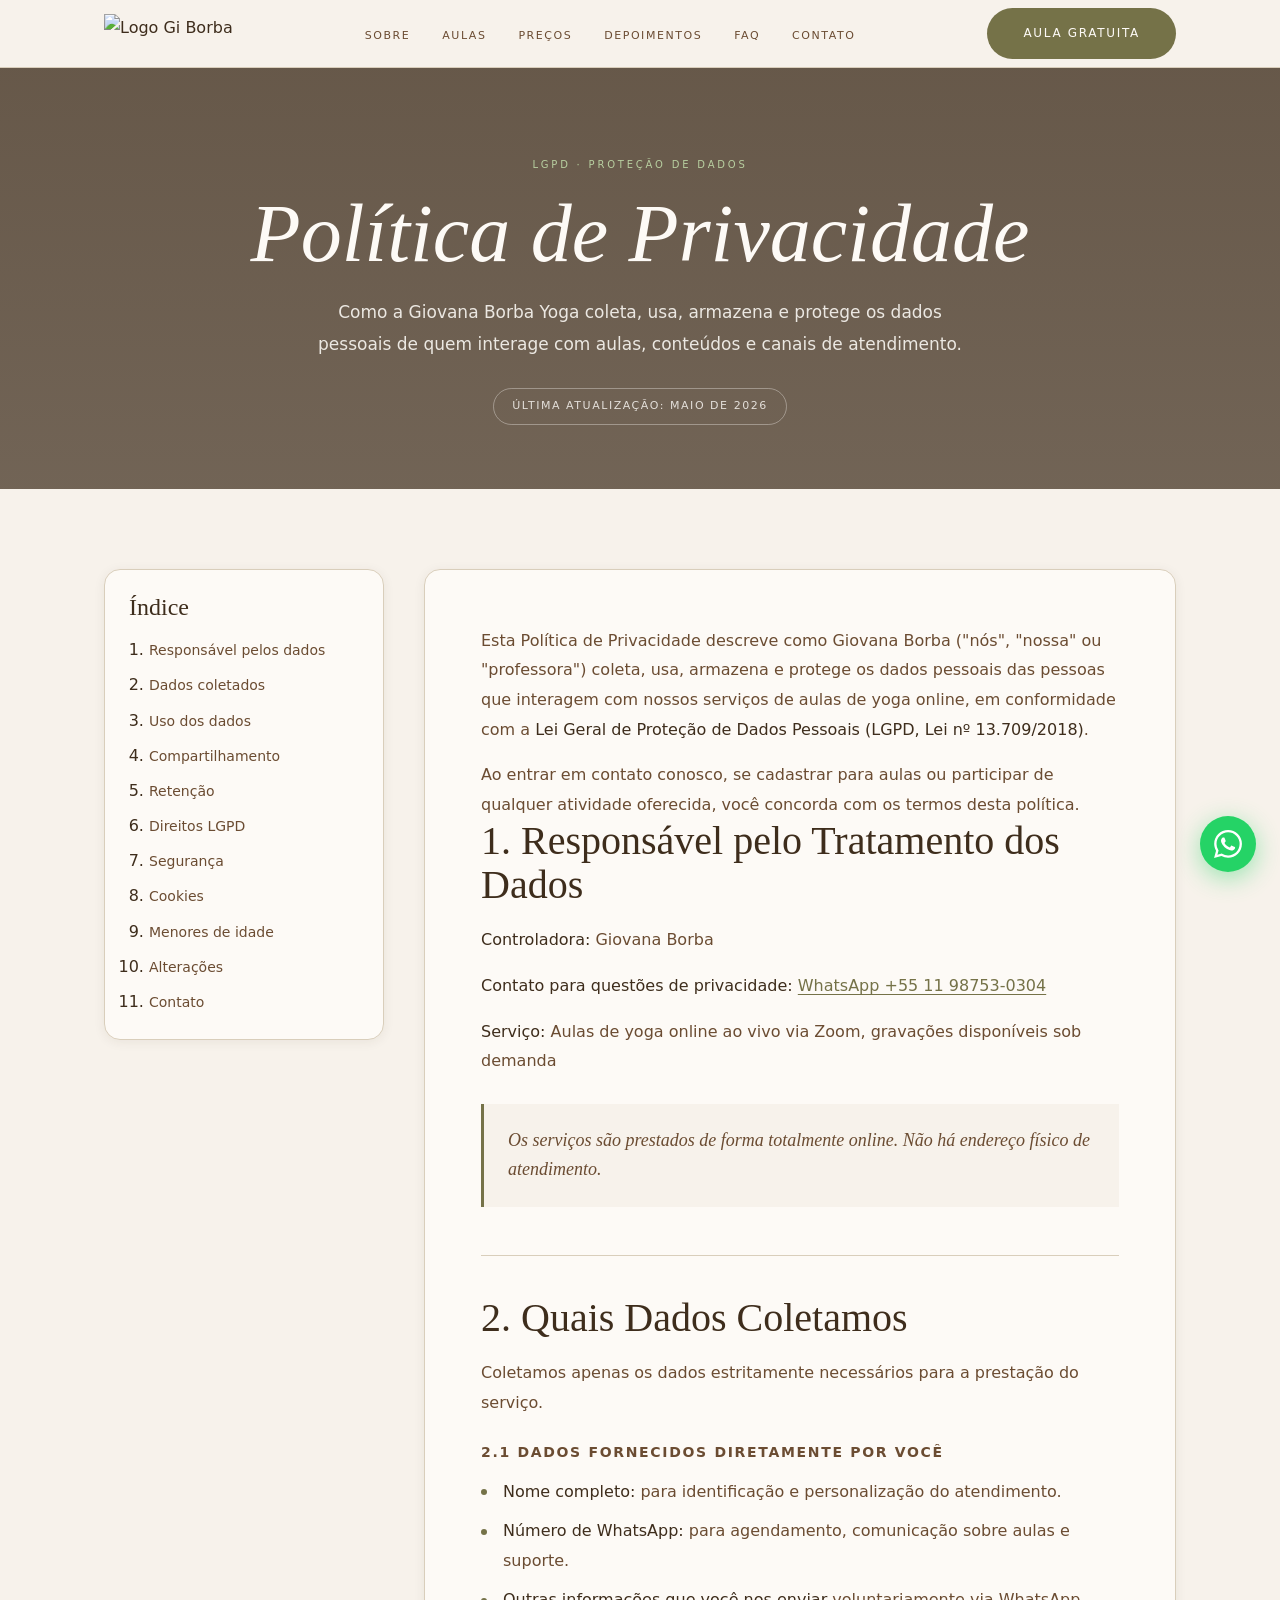
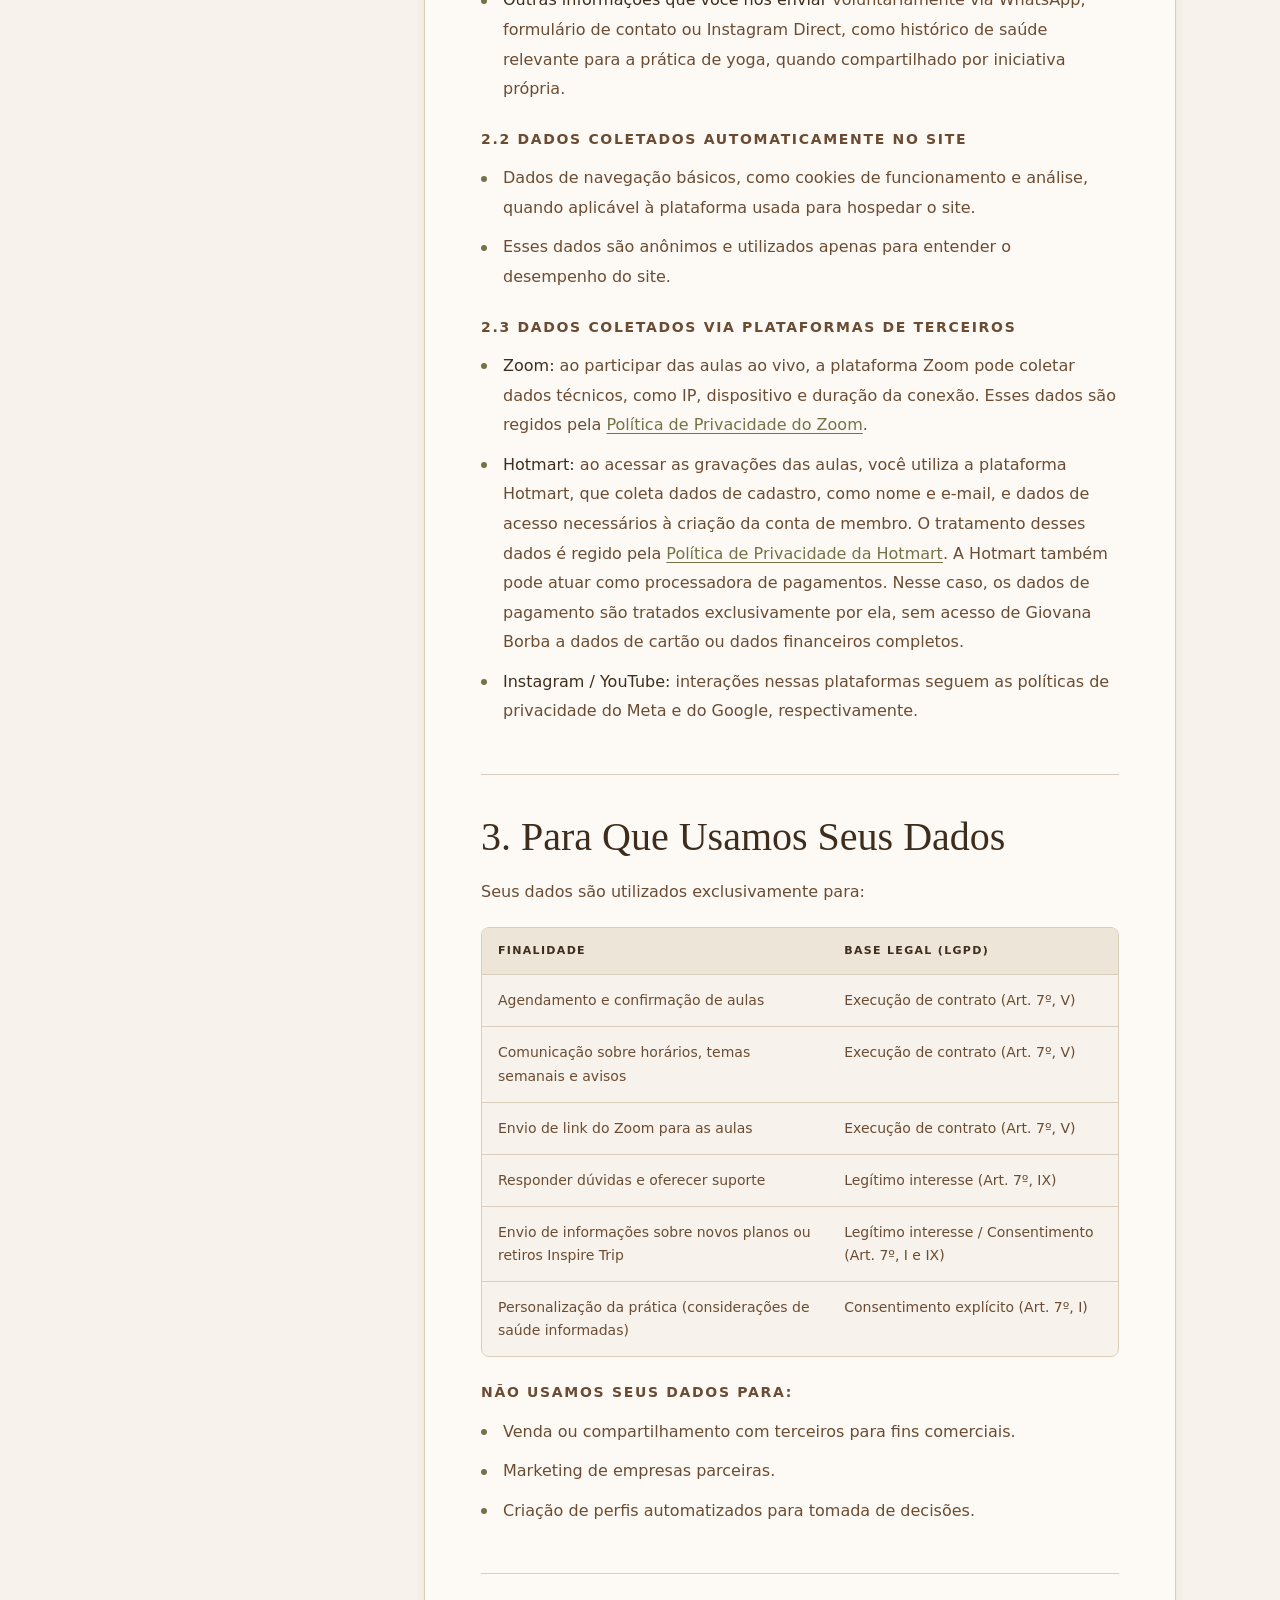
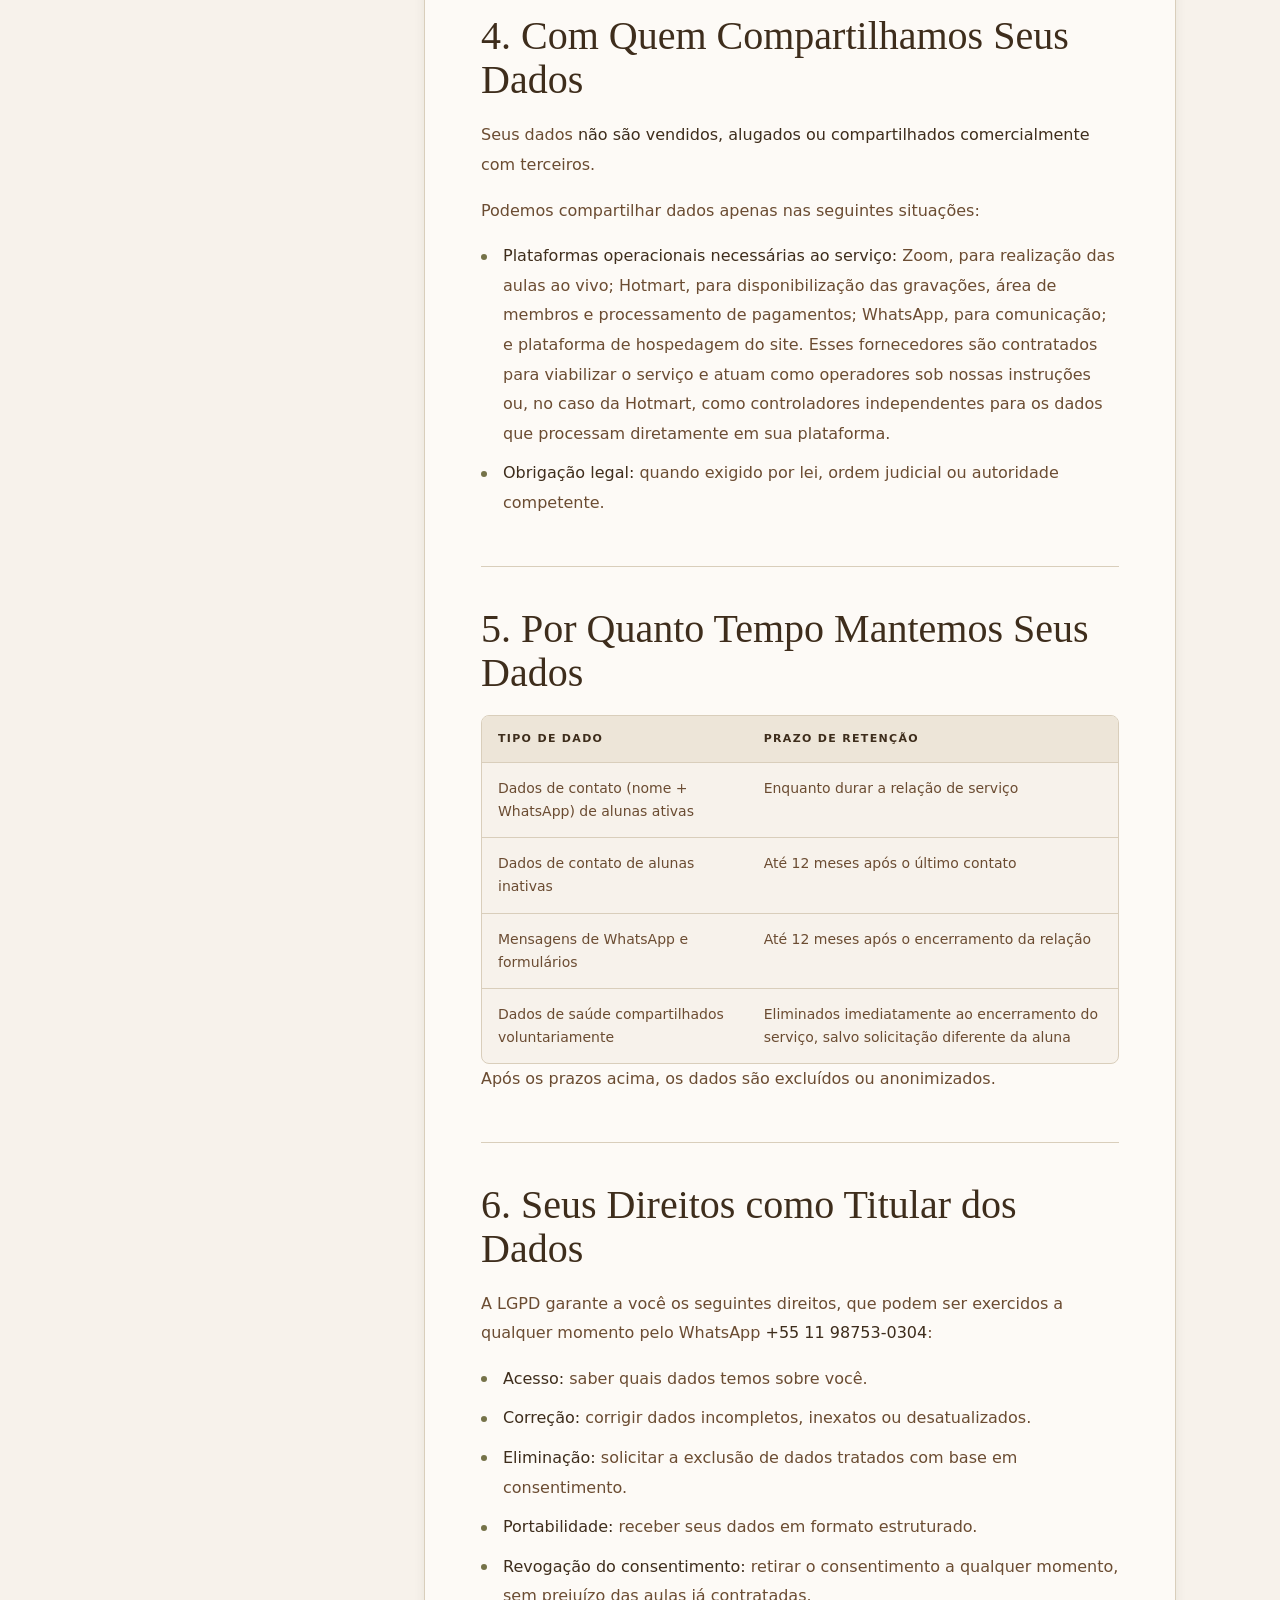
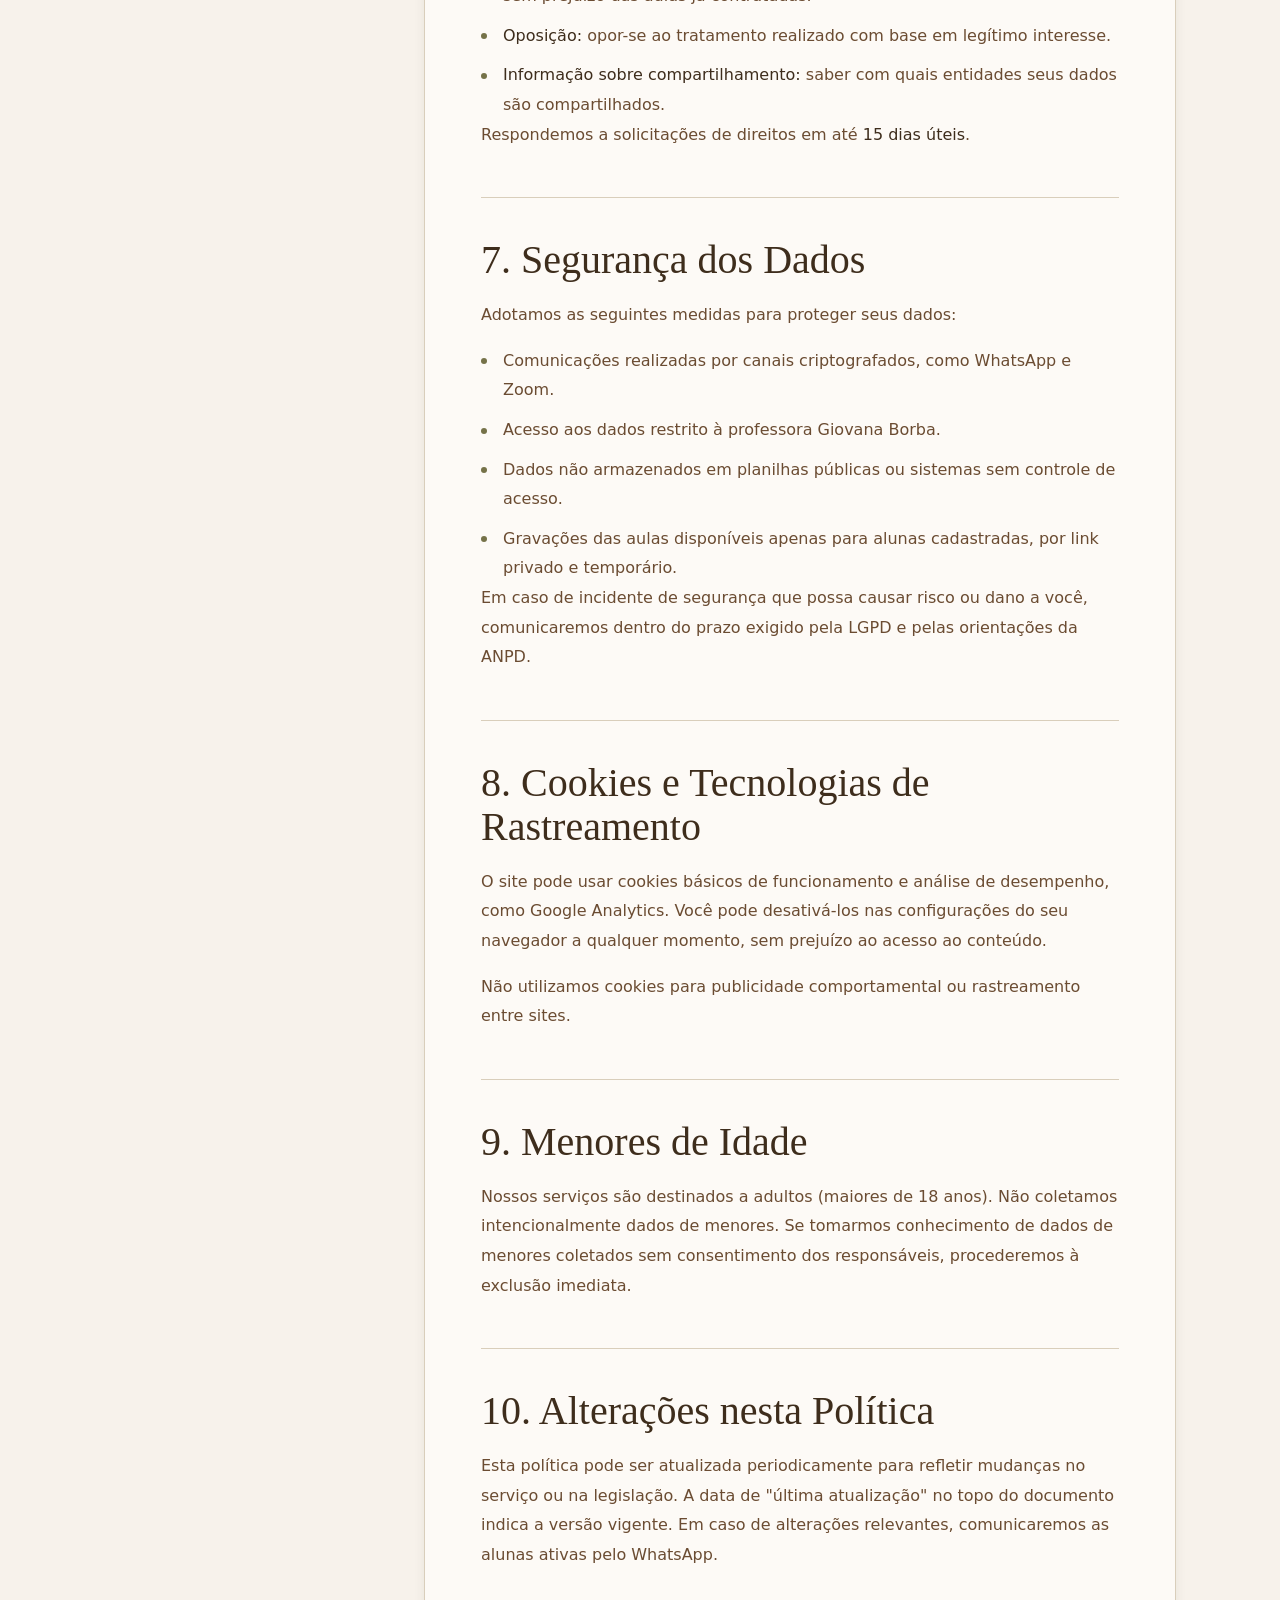
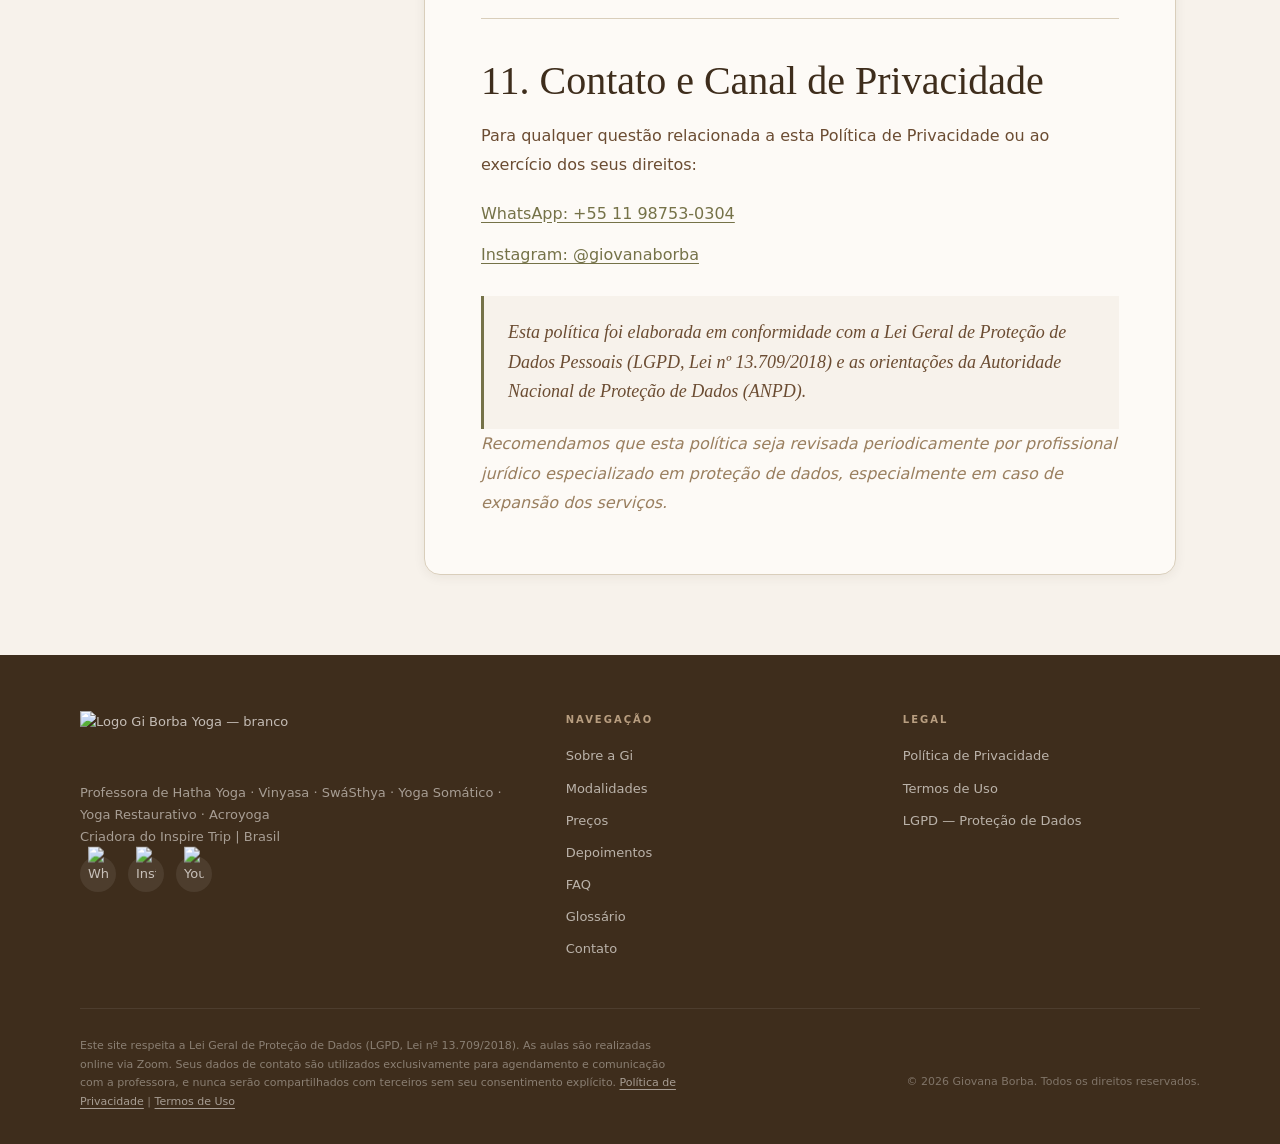
==== politica-de-privacidade/politica-de-privacidade.html @ b4af034a "termos e politicas" ====
<!DOCTYPE html>
<html lang="pt-BR">

<head>
  <meta charset="UTF-8">
  <meta name="viewport" content="width=device-width, initial-scale=1.0">
  <meta name="description"
    content="Política de Privacidade da Giovana Borba Yoga. Entenda como dados pessoais são coletados, usados, armazenados e protegidos conforme a LGPD.">
  <meta name="robots" content="index, follow">
  <meta property="og:title" content="Política de Privacidade · Giovana Borba Yoga">
  <meta property="og:description"
    content="Como a Giovana Borba Yoga trata dados pessoais de alunas e visitantes, em conformidade com a LGPD.">
  <meta property="og:type" content="website">
  <meta property="og:locale" content="pt_BR">
  <link rel="canonical" href="https://giborba.com.br/politica-de-privacidade/">
  <title>Política de Privacidade · Giovana Borba Yoga</title>
  <link rel="stylesheet" href="../style.css">
  <script>document.documentElement.classList.add('js-ready')</script>

  <style>
    .legal-page {
      padding-top: var(--nav-h);
      background: var(--cream);
    }

    .legal-hero {
      padding: 88px 0 64px;
      background:
        linear-gradient(rgba(62, 45, 28, .78), rgba(62, 45, 28, .72)),
        url('../images/gi-borba-yoga-hero.png') center 42% / cover no-repeat;
      color: var(--white);
      text-align: center;
    }

    .legal-hero .label {
      justify-content: center;
      color: var(--cana-light);
    }

    .legal-hero .label::after {
      display: none;
    }

    .legal-hero h1 {
      max-width: 820px;
      margin: 0 auto 18px;
      color: var(--white);
      font-size: clamp(42px, 8vw, 82px);
      font-weight: 300;
      font-style: italic;
    }

    .legal-hero p {
      max-width: 680px;
      margin: 0 auto;
      color: rgba(253, 250, 246, .88);
      font-size: 17px;
    }

    .legal-updated {
      display: inline-flex;
      margin-top: 28px;
      padding: 8px 18px;
      border: 1px solid rgba(253, 250, 246, .35);
      border-radius: var(--radius-pill);
      color: rgba(253, 250, 246, .82);
      font-size: 11px;
      font-weight: 500;
      letter-spacing: .14em;
      text-transform: uppercase;
    }

    .legal-layout {
      display: grid;
      gap: 40px;
      align-items: start;
    }

    .legal-toc {
      padding: 24px;
      border: 1px solid var(--beige-mid);
      border-radius: var(--radius);
      background: var(--white);
      box-shadow: var(--shadow-sm);
    }

    .legal-toc h2 {
      margin-bottom: 16px;
      font-size: 24px;
    }

    .legal-toc ol {
      display: grid;
      gap: 8px;
      list-style: decimal;
      padding-left: 20px;
    }

    .legal-toc a {
      color: var(--brown-mid);
      font-size: 14px;
      transition: color var(--transition);
    }

    .legal-toc a:hover {
      color: var(--olive);
    }

    .legal-content {
      min-width: 0;
    }

    .legal-card {
      padding: clamp(28px, 5vw, 56px);
      border: 1px solid var(--beige-mid);
      border-radius: var(--radius);
      background: var(--white);
      box-shadow: var(--shadow-sm);
    }

    .legal-card section {
      scroll-margin-top: calc(var(--nav-h) + 24px);
    }

    .legal-card section + section {
      margin-top: 48px;
      padding-top: 40px;
      border-top: 1px solid var(--beige-mid);
    }

    .legal-card h2 {
      margin-bottom: 18px;
      font-size: clamp(28px, 4vw, 40px);
    }

    .legal-card h3 {
      margin-top: 28px;
      margin-bottom: 12px;
      color: var(--brown-mid);
      font-family: var(--font-body);
      font-size: 14px;
      font-weight: 600;
      letter-spacing: .12em;
      text-transform: uppercase;
    }

    .legal-card p,
    .legal-card li {
      color: var(--brown-mid);
      font-size: 16px;
      line-height: 1.85;
    }

    .legal-card strong {
      color: var(--brown-dark);
      font-weight: 500;
    }

    .legal-card em {
      color: var(--taupe-dark);
    }

    .legal-card a {
      color: var(--olive);
      font-weight: 400;
      text-decoration: underline;
      text-underline-offset: 3px;
    }

    .legal-card ul {
      display: grid;
      gap: 10px;
      margin-top: 16px;
      padding-left: 0;
      list-style: none;
    }

    .legal-card li {
      position: relative;
      padding-left: 22px;
    }

    .legal-card li::before {
      content: '';
      position: absolute;
      top: .78em;
      left: 0;
      width: 6px;
      height: 6px;
      border-radius: 50%;
      background: var(--olive);
    }

    .legal-table-wrap {
      margin-top: 20px;
      overflow-x: auto;
      border: 1px solid var(--beige-mid);
      border-radius: var(--radius-sm);
      background: var(--cream);
    }

    .legal-table {
      width: 100%;
      min-width: 620px;
      border-collapse: collapse;
      font-size: 14px;
    }

    .legal-table th,
    .legal-table td {
      padding: 14px 16px;
      border-bottom: 1px solid var(--beige-mid);
      text-align: left;
      vertical-align: top;
    }

    .legal-table th {
      color: var(--brown-dark);
      background: var(--beige-light);
      font-size: 11px;
      font-weight: 600;
      letter-spacing: .12em;
      text-transform: uppercase;
    }

    .legal-table td {
      color: var(--brown-mid);
      line-height: 1.65;
    }

    .legal-table tr:last-child td {
      border-bottom: 0;
    }

    .legal-note {
      margin-top: 28px;
      padding: 22px 24px;
      border-left: 3px solid var(--olive);
      background: var(--cream);
    }

    .legal-note p {
      font-family: var(--font-display);
      font-size: 18px;
      font-style: italic;
      line-height: 1.65;
    }

    .legal-contact {
      display: grid;
      gap: 14px;
      margin-top: 20px;
    }

    .legal-contact a {
      display: inline-flex;
      width: fit-content;
    }

    @media (min-width: 960px) {
      .legal-layout {
        grid-template-columns: 280px minmax(0, 1fr);
      }

      .legal-toc {
        position: sticky;
        top: calc(var(--nav-h) + 24px);
      }
    }

    @media (max-width: 640px) {
      .legal-hero {
        padding: 64px 0 48px;
      }

      .legal-card {
        border-radius: var(--radius-sm);
      }

      .legal-card section + section {
        margin-top: 36px;
        padding-top: 32px;
      }
    }
  </style>
</head>

<body>
  <nav id="site-nav" role="navigation" aria-label="Navegação principal">
    <div class="nav-inner">
      <a href="../index.html#hero" class="nav-logo" aria-label="Gi Borba — Página inicial">
        <img src="../images/Logo Marrom Sem Fundo.png" alt="Logo Gi Borba">
      </a>

      <ul class="nav-links" role="list">
        <li><a href="../index.html#sobre" aria-label="Sobre a professora Gi Borba">Sobre</a></li>
        <li><a href="../index.html#modalidades" aria-label="Modalidades de yoga">Aulas</a></li>
        <li><a href="../index.html#precos" aria-label="Horários e preços">Preços</a></li>
        <li><a href="../index.html#depoimentos" aria-label="Depoimentos de alunas">Depoimentos</a></li>
        <li><a href="../index.html#faq" aria-label="Perguntas frequentes">FAQ</a></li>
        <li><a href="../index.html#contato" aria-label="Entrar em contato">Contato</a></li>
      </ul>

      <a href="https://wa.me/5511987530304?text=Quero%20fazer%20uma%20aula%20experimental%20gratuita"
        class="btn btn-primary nav-cta" target="_blank" rel="noopener noreferrer"
        aria-label="Agendar aula gratuita pelo WhatsApp">
        Aula Gratuita
      </a>

      <button id="nav-hamburger" class="nav-hamburger" aria-label="Abrir menu" aria-expanded="false"
        aria-controls="nav-mobile">
        <span></span><span></span><span></span>
      </button>
    </div>
  </nav>

  <nav id="nav-mobile" class="nav-mobile" role="navigation" aria-label="Menu mobile">
    <a href="../index.html#sobre">Sobre a Gi</a>
    <a href="../index.html#modalidades">Aulas</a>
    <a href="../index.html#precos">Preços</a>
    <a href="../index.html#depoimentos">Depoimentos</a>
    <a href="../index.html#faq">FAQ</a>
    <a href="../index.html#glossario">Glossário</a>
    <a href="../index.html#contato">Contato</a>
    <a href="https://wa.me/5511987530304?text=Quero%20fazer%20uma%20aula%20experimental%20gratuita"
      class="btn btn-primary mt-16" target="_blank" rel="noopener noreferrer"
      aria-label="Agendar aula experimental gratuita">
      Quero minha Aula Gratuita
    </a>
  </nav>

  <main class="legal-page">
    <header class="legal-hero" aria-labelledby="privacy-title">
      <div class="container fade-up">
        <span class="label">LGPD · Proteção de Dados</span>
        <h1 id="privacy-title">Política de Privacidade</h1>
        <p>Como a Giovana Borba Yoga coleta, usa, armazena e protege os dados pessoais de quem interage com aulas,
          conteúdos e canais de atendimento.</p>
        <span class="legal-updated">Última atualização: maio de 2026</span>
      </div>
    </header>

    <section class="section section--cream" aria-label="Conteúdo da Política de Privacidade">
      <div class="container legal-layout">
        <aside class="legal-toc fade-up" aria-label="Índice da Política de Privacidade">
          <h2>Índice</h2>
          <ol>
            <li><a href="#responsavel">Responsável pelos dados</a></li>
            <li><a href="#dados">Dados coletados</a></li>
            <li><a href="#uso">Uso dos dados</a></li>
            <li><a href="#compartilhamento">Compartilhamento</a></li>
            <li><a href="#retencao">Retenção</a></li>
            <li><a href="#lgpd">Direitos LGPD</a></li>
            <li><a href="#seguranca">Segurança</a></li>
            <li><a href="#cookies">Cookies</a></li>
            <li><a href="#menores">Menores de idade</a></li>
            <li><a href="#alteracoes">Alterações</a></li>
            <li><a href="#contato-privacidade">Contato</a></li>
          </ol>
        </aside>

        <article class="legal-content legal-card fade-up">
          <p>Esta Política de Privacidade descreve como Giovana Borba ("nós", "nossa" ou "professora") coleta, usa,
            armazena e protege os dados pessoais das pessoas que interagem com nossos serviços de aulas de yoga online,
            em conformidade com a <strong>Lei Geral de Proteção de Dados Pessoais (LGPD, Lei nº
              13.709/2018)</strong>.</p>
          <p>Ao entrar em contato conosco, se cadastrar para aulas ou participar de qualquer atividade oferecida, você
            concorda com os termos desta política.</p>

          <section id="responsavel">
            <h2>1. Responsável pelo Tratamento dos Dados</h2>
            <p><strong>Controladora:</strong> Giovana Borba</p>
            <p><strong>Contato para questões de privacidade:</strong> <a href="https://wa.me/5511987530304"
                target="_blank" rel="noopener noreferrer">WhatsApp +55 11 98753-0304</a></p>
            <p><strong>Serviço:</strong> Aulas de yoga online ao vivo via Zoom, gravações disponíveis sob demanda</p>
            <div class="legal-note">
              <p>Os serviços são prestados de forma totalmente online. Não há endereço físico de atendimento.</p>
            </div>
          </section>

          <section id="dados">
            <h2>2. Quais Dados Coletamos</h2>
            <p>Coletamos apenas os dados estritamente necessários para a prestação do serviço.</p>

            <h3>2.1 Dados fornecidos diretamente por você</h3>
            <ul>
              <li><strong>Nome completo:</strong> para identificação e personalização do atendimento.</li>
              <li><strong>Número de WhatsApp:</strong> para agendamento, comunicação sobre aulas e suporte.</li>
              <li><strong>Outras informações que você nos enviar</strong> voluntariamente via WhatsApp, formulário de
                contato ou Instagram Direct, como histórico de saúde relevante para a prática de yoga, quando
                compartilhado por iniciativa própria.</li>
            </ul>

            <h3>2.2 Dados coletados automaticamente no site</h3>
            <ul>
              <li>Dados de navegação básicos, como cookies de funcionamento e análise, quando aplicável à plataforma
                usada para hospedar o site.</li>
              <li>Esses dados são anônimos e utilizados apenas para entender o desempenho do site.</li>
            </ul>

            <h3>2.3 Dados coletados via plataformas de terceiros</h3>
            <ul>
              <li><strong>Zoom:</strong> ao participar das aulas ao vivo, a plataforma Zoom pode coletar dados técnicos,
                como IP, dispositivo e duração da conexão. Esses dados são regidos pela <a
                  href="https://explore.zoom.us/pt/privacy/" target="_blank" rel="noopener noreferrer">Política de
                  Privacidade do Zoom</a>.</li>
              <li><strong>Hotmart:</strong> ao acessar as gravações das aulas, você utiliza a plataforma Hotmart, que
                coleta dados de cadastro, como nome e e-mail, e dados de acesso necessários à criação da conta de membro.
                O tratamento desses dados é regido pela <a href="https://hotmart.com/pt-BR/privacy-policy"
                  target="_blank" rel="noopener noreferrer">Política de Privacidade da Hotmart</a>. A Hotmart também
                pode atuar como processadora de pagamentos. Nesse caso, os dados de pagamento são tratados
                exclusivamente por ela, sem acesso de Giovana Borba a dados de cartão ou dados financeiros completos.
              </li>
              <li><strong>Instagram / YouTube:</strong> interações nessas plataformas seguem as políticas de privacidade
                do Meta e do Google, respectivamente.</li>
            </ul>
          </section>

          <section id="uso">
            <h2>3. Para Que Usamos Seus Dados</h2>
            <p>Seus dados são utilizados exclusivamente para:</p>
            <div class="legal-table-wrap">
              <table class="legal-table">
                <thead>
                  <tr>
                    <th scope="col">Finalidade</th>
                    <th scope="col">Base Legal (LGPD)</th>
                  </tr>
                </thead>
                <tbody>
                  <tr>
                    <td>Agendamento e confirmação de aulas</td>
                    <td>Execução de contrato (Art. 7º, V)</td>
                  </tr>
                  <tr>
                    <td>Comunicação sobre horários, temas semanais e avisos</td>
                    <td>Execução de contrato (Art. 7º, V)</td>
                  </tr>
                  <tr>
                    <td>Envio de link do Zoom para as aulas</td>
                    <td>Execução de contrato (Art. 7º, V)</td>
                  </tr>
                  <tr>
                    <td>Responder dúvidas e oferecer suporte</td>
                    <td>Legítimo interesse (Art. 7º, IX)</td>
                  </tr>
                  <tr>
                    <td>Envio de informações sobre novos planos ou retiros Inspire Trip</td>
                    <td>Legítimo interesse / Consentimento (Art. 7º, I e IX)</td>
                  </tr>
                  <tr>
                    <td>Personalização da prática (considerações de saúde informadas)</td>
                    <td>Consentimento explícito (Art. 7º, I)</td>
                  </tr>
                </tbody>
              </table>
            </div>

            <h3>Não usamos seus dados para:</h3>
            <ul>
              <li>Venda ou compartilhamento com terceiros para fins comerciais.</li>
              <li>Marketing de empresas parceiras.</li>
              <li>Criação de perfis automatizados para tomada de decisões.</li>
            </ul>
          </section>

          <section id="compartilhamento">
            <h2>4. Com Quem Compartilhamos Seus Dados</h2>
            <p>Seus dados <strong>não são vendidos, alugados ou compartilhados comercialmente</strong> com terceiros.</p>
            <p>Podemos compartilhar dados apenas nas seguintes situações:</p>
            <ul>
              <li><strong>Plataformas operacionais necessárias ao serviço:</strong> Zoom, para realização das aulas ao
                vivo; Hotmart, para disponibilização das gravações, área de membros e processamento de pagamentos;
                WhatsApp, para comunicação; e plataforma de hospedagem do site. Esses fornecedores são contratados para
                viabilizar o serviço e atuam como operadores sob nossas instruções ou, no caso da Hotmart, como
                controladores independentes para os dados que processam diretamente em sua plataforma.</li>
              <li><strong>Obrigação legal:</strong> quando exigido por lei, ordem judicial ou autoridade competente.
              </li>
            </ul>
          </section>

          <section id="retencao">
            <h2>5. Por Quanto Tempo Mantemos Seus Dados</h2>
            <div class="legal-table-wrap">
              <table class="legal-table">
                <thead>
                  <tr>
                    <th scope="col">Tipo de dado</th>
                    <th scope="col">Prazo de retenção</th>
                  </tr>
                </thead>
                <tbody>
                  <tr>
                    <td>Dados de contato (nome + WhatsApp) de alunas ativas</td>
                    <td>Enquanto durar a relação de serviço</td>
                  </tr>
                  <tr>
                    <td>Dados de contato de alunas inativas</td>
                    <td>Até 12 meses após o último contato</td>
                  </tr>
                  <tr>
                    <td>Mensagens de WhatsApp e formulários</td>
                    <td>Até 12 meses após o encerramento da relação</td>
                  </tr>
                  <tr>
                    <td>Dados de saúde compartilhados voluntariamente</td>
                    <td>Eliminados imediatamente ao encerramento do serviço, salvo solicitação diferente da aluna</td>
                  </tr>
                </tbody>
              </table>
            </div>
            <p>Após os prazos acima, os dados são excluídos ou anonimizados.</p>
          </section>

          <section id="lgpd">
            <h2>6. Seus Direitos como Titular dos Dados</h2>
            <p>A LGPD garante a você os seguintes direitos, que podem ser exercidos a qualquer momento pelo WhatsApp
              <strong>+55 11 98753-0304</strong>:
            </p>
            <ul>
              <li><strong>Acesso:</strong> saber quais dados temos sobre você.</li>
              <li><strong>Correção:</strong> corrigir dados incompletos, inexatos ou desatualizados.</li>
              <li><strong>Eliminação:</strong> solicitar a exclusão de dados tratados com base em consentimento.</li>
              <li><strong>Portabilidade:</strong> receber seus dados em formato estruturado.</li>
              <li><strong>Revogação do consentimento:</strong> retirar o consentimento a qualquer momento, sem prejuízo
                das aulas já contratadas.</li>
              <li><strong>Oposição:</strong> opor-se ao tratamento realizado com base em legítimo interesse.</li>
              <li><strong>Informação sobre compartilhamento:</strong> saber com quais entidades seus dados são
                compartilhados.</li>
            </ul>
            <p>Respondemos a solicitações de direitos em até <strong>15 dias úteis</strong>.</p>
          </section>

          <section id="seguranca">
            <h2>7. Segurança dos Dados</h2>
            <p>Adotamos as seguintes medidas para proteger seus dados:</p>
            <ul>
              <li>Comunicações realizadas por canais criptografados, como WhatsApp e Zoom.</li>
              <li>Acesso aos dados restrito à professora Giovana Borba.</li>
              <li>Dados não armazenados em planilhas públicas ou sistemas sem controle de acesso.</li>
              <li>Gravações das aulas disponíveis apenas para alunas cadastradas, por link privado e temporário.</li>
            </ul>
            <p>Em caso de incidente de segurança que possa causar risco ou dano a você, comunicaremos dentro do prazo
              exigido pela LGPD e pelas orientações da ANPD.</p>
          </section>

          <section id="cookies">
            <h2>8. Cookies e Tecnologias de Rastreamento</h2>
            <p>O site pode usar cookies básicos de funcionamento e análise de desempenho, como Google Analytics. Você
              pode desativá-los nas configurações do seu navegador a qualquer momento, sem prejuízo ao acesso ao
              conteúdo.</p>
            <p>Não utilizamos cookies para publicidade comportamental ou rastreamento entre sites.</p>
          </section>

          <section id="menores">
            <h2>9. Menores de Idade</h2>
            <p>Nossos serviços são destinados a adultos (maiores de 18 anos). Não coletamos intencionalmente dados de
              menores. Se tomarmos conhecimento de dados de menores coletados sem consentimento dos responsáveis,
              procederemos à exclusão imediata.</p>
          </section>

          <section id="alteracoes">
            <h2>10. Alterações nesta Política</h2>
            <p>Esta política pode ser atualizada periodicamente para refletir mudanças no serviço ou na legislação. A
              data de "última atualização" no topo do documento indica a versão vigente. Em caso de alterações
              relevantes, comunicaremos as alunas ativas pelo WhatsApp.</p>
          </section>

          <section id="contato-privacidade">
            <h2>11. Contato e Canal de Privacidade</h2>
            <p>Para qualquer questão relacionada a esta Política de Privacidade ou ao exercício dos seus direitos:</p>
            <div class="legal-contact">
              <a href="https://wa.me/5511987530304" target="_blank" rel="noopener noreferrer">WhatsApp: +55 11
                98753-0304</a>
              <a href="https://instagram.com/giovanaborba" target="_blank" rel="noopener noreferrer">Instagram:
                @giovanaborba</a>
            </div>
            <div class="legal-note">
              <p>Esta política foi elaborada em conformidade com a Lei Geral de Proteção de Dados Pessoais (LGPD, Lei nº
                13.709/2018) e as orientações da Autoridade Nacional de Proteção de Dados (ANPD).</p>
            </div>
            <p><em>Recomendamos que esta política seja revisada periodicamente por profissional jurídico especializado
                em proteção de dados, especialmente em caso de expansão dos serviços.</em></p>
          </section>
        </article>
      </div>
    </section>
  </main>

  <footer id="footer" role="contentinfo" aria-label="Rodapé do site Gi Borba Yoga">
    <div class="footer-inner">
      <div class="footer-top">
        <div class="footer-brand">
          <img src="../images/Logo Branco Sem Fundo.png" alt="Logo Gi Borba Yoga — branco" height="40" loading="lazy">
          <p>Professora de Hatha Yoga · Vinyasa · SwáSthya · Yoga Somático · Yoga Restaurativo · Acroyoga<br>Criadora
            do Inspire Trip | Brasil</p>
          <div class="footer-social" role="list" aria-label="Redes sociais de Gi Borba">
            <a href="https://wa.me/5511987530304" target="_blank" rel="noopener noreferrer" role="listitem"
              aria-label="WhatsApp de Gi Borba"><img src="../images/logo-whatsapp.png" alt="WhatsApp"
                class="social-logo"></a>
            <a href="https://instagram.com/giovanaborba" target="_blank" rel="noopener noreferrer" role="listitem"
              aria-label="Instagram de Gi Borba"><img src="../images/logo-intagram.png" alt="Instagram"
                class="social-logo"></a>
            <a href="https://www.youtube.com/user/giovanaborba1/" target="_blank" rel="noopener noreferrer"
              role="listitem" aria-label="YouTube de Gi Borba"><img src="../images/logo-youtube.png" alt="YouTube"
                class="social-logo"></a>
          </div>
        </div>

        <nav aria-label="Links rápidos do site">
          <p class="footer-links-title">Navegação</p>
          <ul class="footer-links-list" role="list">
            <li><a href="../index.html#sobre">Sobre a Gi</a></li>
            <li><a href="../index.html#modalidades">Modalidades</a></li>
            <li><a href="../index.html#precos">Preços</a></li>
            <li><a href="../index.html#depoimentos">Depoimentos</a></li>
            <li><a href="../index.html#faq">FAQ</a></li>
            <li><a href="../index.html#glossario">Glossário</a></li>
            <li><a href="../index.html#contato">Contato</a></li>
          </ul>
        </nav>

        <nav aria-label="Links legais e informativos">
          <p class="footer-links-title">Legal</p>
          <ul class="footer-links-list" role="list">
            <li><a href="../politica-de-privacidade/politica-de-privacidade.html">Política de Privacidade</a></li>
            <li><a href="../termos-de-uso/termos-de-uso.html">Termos de Uso</a></li>
            <li><a href="../politica-de-privacidade/politica-de-privacidade.html#lgpd">LGPD — Proteção de Dados</a></li>
          </ul>
        </nav>
      </div>

      <div class="footer-divider" role="separator" aria-hidden="true"></div>

      <div class="footer-bottom">
        <p class="footer-legal">
          Este site respeita a Lei Geral de Proteção de Dados (LGPD, Lei nº 13.709/2018). As aulas são realizadas online
          via Zoom. Seus dados de contato são utilizados exclusivamente para agendamento e comunicação com a professora,
          e nunca serão compartilhados com terceiros sem seu consentimento explícito.
          <a href="../politica-de-privacidade/politica-de-privacidade.html">Política de Privacidade</a> |
          <a href="../termos-de-uso/termos-de-uso.html">Termos de Uso</a>
        </p>
        <p class="footer-copyright">© 2026 Giovana Borba. Todos os direitos reservados.</p>
      </div>
    </div>
  </footer>

  <a id="whatsapp-float" href="https://wa.me/5511987530304?text=Quero%20fazer%20uma%20aula%20experimental%20gratuita"
    target="_blank" rel="noopener noreferrer" aria-label="Falar com Gi Borba pelo WhatsApp — Agendar aula gratuita"
    title="Falar no WhatsApp">
    <svg width="28" height="28" viewBox="0 0 24 24" fill="currentColor" aria-hidden="true">
      <path
        d="M17.472 14.382c-.297-.149-1.758-.867-2.03-.967-.273-.099-.471-.148-.67.15-.197.297-.767.966-.94 1.164-.173.199-.347.223-.644.075-.297-.15-1.255-.463-2.39-1.475-.883-.788-1.48-1.761-1.653-2.059-.173-.297-.018-.458.13-.606.134-.133.298-.347.446-.52.149-.174.198-.298.298-.497.099-.198.05-.371-.025-.52-.075-.149-.669-1.612-.916-2.207-.242-.579-.487-.5-.669-.51-.173-.008-.371-.01-.57-.01-.198 0-.52.074-.792.372-.272.297-1.04 1.016-1.04 2.479 0 1.462 1.065 2.875 1.213 3.074.149.198 2.096 3.2 5.077 4.487.709.306 1.262.489 1.694.625.712.227 1.36.195 1.871.118.571-.085 1.758-.719 2.006-1.413.248-.694.248-1.289.173-1.413-.074-.124-.272-.198-.57-.347m-5.421 7.403h-.004a9.87 9.87 0 01-5.031-1.378l-.361-.214-3.741.982.998-3.648-.235-.374a9.86 9.86 0 01-1.51-5.26c.001-5.45 4.436-9.884 9.888-9.884 2.64 0 5.122 1.03 6.988 2.898a9.825 9.825 0 012.893 6.994c-.003 5.45-4.437 9.884-9.885 9.884m8.413-18.297A11.815 11.815 0 0012.05 0C5.495 0 .16 5.335.157 11.892c0 2.096.547 4.142 1.588 5.945L.057 24l6.305-1.654a11.882 11.882 0 005.683 1.448h.005c6.554 0 11.89-5.335 11.893-11.893a11.821 11.821 0 00-3.48-8.413Z" />
    </svg>
    <span class="wa-tooltip" aria-hidden="true">Falar no WhatsApp</span>
  </a>

  <script src="../main.js"></script>
</body>

</html>
---- style.css ----
/* ─── FONTS ─── */
@font-face { font-family: 'Cormorant Garamond'; src: url('fonts/CormorantGaramond-Light.ttf') format('truetype'); font-weight: 300; font-style: normal; font-display: swap; }
@font-face { font-family: 'Cormorant Garamond'; src: url('fonts/CormorantGaramond-LightItalic.ttf') format('truetype'); font-weight: 300; font-style: italic; font-display: swap; }
@font-face { font-family: 'Cormorant Garamond'; src: url('fonts/CormorantGaramond-Regular.ttf') format('truetype'); font-weight: 400; font-style: normal; font-display: swap; }
@font-face { font-family: 'Cormorant Garamond'; src: url('fonts/CormorantGaramond-Italic.ttf') format('truetype'); font-weight: 400; font-style: italic; font-display: swap; }
@font-face { font-family: 'Cormorant Garamond'; src: url('fonts/CormorantGaramond-Medium.ttf') format('truetype'); font-weight: 500; font-style: normal; font-display: swap; }
@font-face { font-family: 'Cormorant Garamond'; src: url('fonts/CormorantGaramond-SemiBold.ttf') format('truetype'); font-weight: 600; font-style: normal; font-display: swap; }
@font-face { font-family: 'Cormorant Garamond'; src: url('fonts/CormorantGaramond-Bold.ttf') format('truetype'); font-weight: 700; font-style: normal; font-display: swap; }
@font-face { font-family: 'Jost'; src: url('fonts/Jost-ExtraLight.ttf') format('truetype'); font-weight: 200; font-style: normal; font-display: swap; }
@font-face { font-family: 'Jost'; src: url('fonts/Jost-Light.ttf') format('truetype'); font-weight: 300; font-style: normal; font-display: swap; }
@font-face { font-family: 'Jost'; src: url('fonts/Jost-Regular.ttf') format('truetype'); font-weight: 400; font-style: normal; font-display: swap; }
@font-face { font-family: 'Jost'; src: url('fonts/Jost-Medium.ttf') format('truetype'); font-weight: 500; font-style: normal; font-display: swap; }
@font-face { font-family: 'Jost'; src: url('fonts/Jost-SemiBold.ttf') format('truetype'); font-weight: 600; font-style: normal; font-display: swap; }
@font-face { font-family: 'Jost'; src: url('fonts/Jost-Bold.ttf') format('truetype'); font-weight: 700; font-style: normal; font-display: swap; }
@font-face { font-family: 'Dancing Script'; src: url('fonts/DancingScript-Regular.ttf') format('truetype'); font-weight: 400; font-style: normal; font-display: swap; }
@font-face { font-family: 'Dancing Script'; src: url('fonts/DancingScript-Medium.ttf') format('truetype'); font-weight: 500; font-style: normal; font-display: swap; }
@font-face { font-family: 'Dancing Script'; src: url('fonts/DancingScript-SemiBold.ttf') format('truetype'); font-weight: 600; font-style: normal; font-display: swap; }
@font-face { font-family: 'Dancing Script'; src: url('fonts/DancingScript-Bold.ttf') format('truetype'); font-weight: 700; font-style: normal; font-display: swap; }

/* ─── RESET & BASE ─── */
*, *::before, *::after { box-sizing: border-box; margin: 0; padding: 0; }

:root {
  --cream: #F7F2EB;
  --beige-light: #EDE5D8;
  --beige-mid: #D9CEBB;
  --beige-dark: #C8B99A;
  --taupe: #B89E80;
  --taupe-dark: #9A7F5F;
  --olive: #757248;
  --olive-light: #969370;
  --olive-muted: #C8C5A3;
  --cana: #8EAB6E;
  --cana-light: #B8CFA0;
  --cana-pale: #D8E8CA;
  --boho: #C47A52;
  --boho-light: #DBA882;
  --brown-dark: #3E2D1C;
  --brown-mid: #6B4C32;
  --white: #FDFAF6;
  --font-display: 'Cormorant Garamond', Georgia, serif;
  --font-body: 'Jost', system-ui, sans-serif;
  --font-script: 'Dancing Script', cursive;
  --nav-h: 68px;
  --radius: 16px;
  --radius-sm: 8px;
  --radius-pill: 100px;
  --shadow-sm: 0 2px 12px rgba(62,45,28,.07);
  --shadow-md: 0 6px 28px rgba(62,45,28,.10);
  --shadow-lg: 0 16px 56px rgba(62,45,28,.14);
  --transition: 0.28s ease;
}

html { scroll-behavior: smooth; font-size: 16px; }
body { background: var(--cream); color: var(--brown-dark); font-family: var(--font-body); font-weight: 300; line-height: 1.7; overflow-x: hidden; }
img { max-width: 100%; height: auto; display: block; }
a { color: inherit; text-decoration: none; }
button { cursor: pointer; border: none; background: none; font-family: inherit; }
ul, ol { list-style: none; }

/* ─── TYPOGRAPHY UTILS ─── */
.label {
  font-size: 10px; font-weight: 500; letter-spacing: .28em; text-transform: uppercase;
  color: var(--taupe); display: flex; align-items: center; gap: 12px; margin-bottom: 16px;
}
.label::after { content: ''; flex: 0 0 48px; height: 1px; background: var(--beige-mid); }

h1, h2, h3 { font-family: var(--font-display); line-height: 1.1; color: var(--brown-dark); }
h2 { font-size: clamp(32px, 5vw, 56px); font-weight: 300; margin-bottom: 24px; }
h2 em { color: var(--olive); font-style: italic; }
h3 { font-size: clamp(20px, 2.5vw, 26px); font-weight: 500; margin-bottom: 12px; }
p { font-size: 17px; font-weight: 300; color: var(--brown-mid); line-height: 1.85; }
p + p { margin-top: 16px; }

.script { font-family: var(--font-script); font-size: 28px; color: var(--taupe); line-height: 1.2; }

/* ─── LAYOUT ─── */
.container { max-width: 1120px; margin: 0 auto; padding: 0 24px; }
.section { padding: 80px 0; }
.section--dark { background: var(--brown-dark); }
.section--beige { background: var(--beige-light); }
.section--white { background: var(--white); }
.section--cream { background: var(--cream); }

/* ─── BUTTONS ─── */
.btn {
  display: inline-flex; align-items: center; justify-content: center; gap: 8px;
  font-family: var(--font-body); font-size: 12px; font-weight: 500;
  letter-spacing: .14em; text-transform: uppercase; border-radius: var(--radius-pill);
  padding: 15px 36px; transition: all var(--transition); cursor: pointer; border: none;
}
.btn-primary { background: var(--olive); color: var(--white); }
.btn-primary:hover { background: var(--brown-mid); transform: translateY(-2px); box-shadow: 0 8px 24px rgba(117,114,72,.35); }
.btn-secondary { background: transparent; border: 1.5px solid var(--taupe); color: var(--brown-dark); }
.btn-secondary:hover { border-color: var(--olive); color: var(--olive); }
.btn-white { background: var(--white); color: var(--olive); }
.btn-white:hover { background: var(--beige-light); transform: translateY(-2px); }
.btn-lg { font-size: 13px; padding: 18px 48px; }
.btn-icon { width: 20px; height: 20px; }

/* ─── DECO LINE ─── */
.deco-line {
  width: 1px; height: 56px;
  background: linear-gradient(to bottom, transparent, var(--taupe), transparent);
  margin: 32px auto;
}

/* ─────────────────────────────────────────
   NAV
───────────────────────────────────────── */
#site-nav {
  position: fixed; top: 0; left: 0; right: 0; z-index: 900;
  height: var(--nav-h);
  background: rgba(247,242,235,.95); backdrop-filter: blur(16px);
  border-bottom: 1px solid var(--beige-mid);
  transition: transform .35s ease, box-shadow .3s ease;
}
#site-nav.hidden { transform: translateY(-100%); }
#site-nav.scrolled { box-shadow: var(--shadow-sm); }

.nav-inner {
  max-width: 1120px; margin: 0 auto; padding: 0 24px;
  height: 100%; display: flex; align-items: center; justify-content: space-between;
}

.nav-logo img { height: 40px; width: auto; }
.nav-logo span { font-family: var(--font-script); font-size: 22px; color: var(--taupe); }

.nav-links {
  display: none; gap: 32px;
}
.nav-links a {
  font-size: 11px; font-weight: 500; letter-spacing: .14em; text-transform: uppercase;
  color: var(--brown-mid); transition: color var(--transition);
}
.nav-links a:hover, .nav-links a.active { color: var(--olive); }

.nav-cta { display: none; }
.nav-hamburger {
  display: flex; flex-direction: column; gap: 5px; padding: 8px; background: none; border: none;
}
.nav-hamburger span { display: block; width: 22px; height: 1.5px; background: var(--brown-dark); transition: all .3s; }
.nav-hamburger.open span:nth-child(1) { transform: translateY(6.5px) rotate(45deg); }
.nav-hamburger.open span:nth-child(2) { opacity: 0; }
.nav-hamburger.open span:nth-child(3) { transform: translateY(-6.5px) rotate(-45deg); }

.nav-mobile {
  display: none; position: fixed; inset: 0; top: var(--nav-h);
  background: var(--cream); z-index: 800; padding: 40px 24px;
  flex-direction: column; gap: 24px;
}
.nav-mobile.open { display: flex; }
.nav-mobile a { font-size: 18px; font-weight: 400; color: var(--brown-dark); letter-spacing: .08em; padding: 8px 0; border-bottom: 1px solid var(--beige-mid); }

@media (min-width: 768px) {
  .nav-links { display: flex; }
  .nav-cta { display: inline-flex; }
  .nav-hamburger { display: none; }
}

/* ─────────────────────────────────────────
   HERO
───────────────────────────────────────── */
#hero {
  min-height: calc(100vh - var(--nav-h));
  margin-top: var(--nav-h);
  padding: 80px 24px 80px;
  background:
    url('images/gi-borba-yoga-hero.png') center center / cover no-repeat;
  display: flex; align-items: center; justify-content: center;
  text-align: center; position: relative; overflow: hidden;
}
/* overlay escuro uniforme para garantir contraste WCAG AA */
#hero::before {
  content: ''; position: absolute; inset: 0; pointer-events: none;
  background: rgba(30, 20, 10, .72);
}

.hero-inner { max-width: 760px; position: relative; }
.hero-tag {
  display: inline-block; font-size: 10px; font-weight: 500; letter-spacing: .24em;
  text-transform: uppercase; color: rgba(253,250,246,.9); border: 1px solid rgba(253,250,246,.4);
  padding: 7px 22px; border-radius: var(--radius-pill); margin-bottom: 40px;
}
.hero-h1 {
  font-family: var(--font-display); font-size: clamp(44px, 9vw, 90px); font-weight: 400;
  font-style: italic; line-height: 1.05; color: #fff; margin-bottom: 20px;
  text-shadow: 0 2px 24px rgba(0,0,0,.45);
}
.hero-h1 em { color: var(--cana-light); font-style: inherit; }
.hero-sub {
  font-size: clamp(14px, 2vw, 17px); font-weight: 400; color: rgba(253,250,246,.95);
  max-width: 580px; margin: 0 auto 40px; line-height: 1.85;
  text-shadow: 0 1px 12px rgba(0,0,0,.5);
}
.hero-ctas { display: flex; flex-wrap: wrap; gap: 16px; justify-content: center; }

/* botão secundário adaptado para fundo escuro */
#hero .btn-secondary {
  border-color: rgba(253,250,246,.45);
  color: var(--white);
}
#hero .btn-secondary:hover {
  border-color: var(--cana-light);
  color: var(--cana-light);
}

.hero-scroll {
  position: absolute; bottom: 32px; left: 50%; transform: translateX(-50%);
  display: flex; flex-direction: column; align-items: center; gap: 8px;
  font-size: 10px; letter-spacing: .18em; text-transform: uppercase;
  color: rgba(253,250,246,.6);
  opacity: .85;
}
.hero-scroll svg { animation: scrollBounce 2s ease-in-out infinite; }
@keyframes scrollBounce { 0%,100% { transform: translateY(0); } 50% { transform: translateY(6px); } }

/* ─────────────────────────────────────────
   VSL
───────────────────────────────────────── */
#vsl { background: var(--brown-dark); padding: 80px 24px; }
.vsl-inner { max-width: 420px; margin: 0 auto; text-align: center; }
.vsl-label { color: var(--taupe); }
.vsl-label::after { background: rgba(255,255,255,.12); }
.vsl-title { color: var(--white); font-size: clamp(24px, 4vw, 38px); font-weight: 300; margin-bottom: 32px; }
.vsl-title em { color: var(--cana-light); }
.vsl-player-wrap {
  position: relative; width: 100%; max-width: 340px; margin: 0 auto;
  border-radius: var(--radius); overflow: hidden; box-shadow: var(--shadow-lg);
  background: #000;
}
.vsl-player-wrap::before { content: ''; display: block; padding-top: 177.78%; } /* 9:16 */
.vsl-video {
  position: absolute; inset: 0; width: 100%; height: 100%;
  object-fit: cover; border-radius: var(--radius);
}
.vsl-play-btn {
  position: absolute; inset: 0; display: flex; align-items: center; justify-content: center;
  background: rgba(62,45,28,.32); transition: background var(--transition);
  border-radius: var(--radius); cursor: pointer;
}
.vsl-play-btn:hover { background: rgba(62,45,28,.18); }
.vsl-play-btn svg { filter: drop-shadow(0 4px 12px rgba(0,0,0,.4)); transition: transform var(--transition); }
.vsl-play-btn:hover svg { transform: scale(1.1); }
/* pause icon hidden by default; play icon hidden when .playing */
.vsl-icon-pause { display: none; }
.vsl-play-btn.playing { opacity: 0; background: transparent; transition: opacity var(--transition), background var(--transition); }
.vsl-play-btn.playing:hover { opacity: 1; background: rgba(62,45,28,.32); }
.vsl-play-btn.playing .vsl-icon-play { display: none; }
.vsl-play-btn.playing .vsl-icon-pause { display: block; }

/* ─────────────────────────────────────────
   PROMESSA
───────────────────────────────────────── */
#promessa { background: var(--white); }
.promessa-inner { max-width: 720px; margin: 0 auto; }
.promessa-lead {
  font-family: var(--font-display); font-size: clamp(26px, 4vw, 42px);
  font-weight: 300; line-height: 1.2; color: var(--brown-dark); margin-bottom: 40px;
}
.promessa-lead em { color: var(--olive); font-style: italic; }
.promessa-body { display: flex; flex-direction: column; gap: 20px; }
.promessa-body p { font-size: 18px; }
.promessa-highlight {
  border-left: 3px solid var(--olive); padding-left: 24px;
  font-family: var(--font-display); font-size: clamp(18px, 2.5vw, 24px);
  font-style: italic; color: var(--brown-dark); margin: 8px 0;
}

/* ─────────────────────────────────────────
   INDICAÇÃO
───────────────────────────────────────── */
#indicacao {
  background: var(--beige-light); padding: 56px 24px; text-align: center;
}
.indicacao-inner { max-width: 640px; margin: 0 auto; }
.indicacao-icon { font-size: 28px; margin-bottom: 16px; }
.indicacao-text {
  font-family: var(--font-display); font-size: clamp(20px, 3vw, 30px);
  font-weight: 300; font-style: italic; color: var(--brown-dark); line-height: 1.4;
}
.indicacao-text strong { font-weight: 600; color: var(--olive); font-style: normal; }

/* ─────────────────────────────────────────
   PRA QUEM É
───────────────────────────────────────── */
#pra-quem { background: var(--beige-light); }
.pra-quem-inner { max-width: 900px; margin: 0 auto; }
.pra-quem-grid { display: grid; gap: 48px; }
.pq-list { display: flex; flex-direction: column; gap: 16px; margin-top: 24px; }
.pq-item {
  display: flex; gap: 16px; align-items: flex-start;
  background: var(--white); border-radius: var(--radius);
  padding: 20px 24px; box-shadow: var(--shadow-sm);
  border: 1px solid var(--beige-mid);
}
.pq-check {
  width: 22px; height: 22px; border-radius: 50%;
  background: var(--cana-pale); border: 1.5px solid var(--cana);
  display: flex; align-items: center; justify-content: center; flex-shrink: 0; margin-top: 2px;
}
.pq-check svg { color: var(--olive); }
.pq-text { font-size: 16px; color: var(--brown-mid); }
.pq-objections { margin-top: 48px; }
.pq-objections h3 { margin-bottom: 20px; color: var(--brown-dark); }
.objection-tags {
  display: flex;
  flex-wrap: wrap;
  gap: 16px;
  justify-content: center;
}
.obj-tag {
  background: var(--white);
  border-radius: var(--radius);
  padding: 20px 20px 20px 24px;
  border-left: 3px solid var(--olive);
  flex: 0 1 280px;
  font-family: var(--font-display);
  font-size: 17px;
  font-style: italic;
  color: var(--brown-dark);
  line-height: 1.4;
  position: relative;
  box-shadow: var(--shadow-sm);
}
.obj-tag::before {
  content: '\201C';
  font-family: var(--font-display);
  font-size: 48px;
  color: var(--olive);
  opacity: .25;
  position: absolute;
  top: 4px;
  right: 14px;
  line-height: 1;
}

/* ─────────────────────────────────────────
   ACOLHIMENTO
───────────────────────────────────────── */
#acolhimento {
  background: linear-gradient(135deg, var(--cana-pale) 0%, var(--beige-light) 100%);
  text-align: center; padding: 80px 24px;
}
.acolhimento-inner { max-width: 640px; margin: 0 auto; }
.acolhimento-inner h2 { margin-bottom: 20px; }
.acolhimento-inner p { font-size: 17px; color: var(--brown-dark); }
.acolhimento-inner .script { margin: 24px auto; display: block; }

/* ─────────────────────────────────────────
   SOBRE A PROFESSORA
───────────────────────────────────────── */
#sobre { background: var(--white); }
.sobre-inner { max-width: 1100px; margin: 0 auto; }
.sobre-grid { display: grid; gap: 48px; align-items: start; }
.sobre-photo { position: relative; max-width: 400px; margin: 0 auto; }
.sobre-photo img {
  width: 100%; border-radius: var(--radius); box-shadow: var(--shadow-lg);
  aspect-ratio: 3/4; object-fit: cover; object-position: top;
}
.sobre-photo-badge {
  position: absolute; bottom: -16px; right: -16px;
  background: var(--olive); color: var(--white);
  border-radius: var(--radius); padding: 16px 20px; text-align: center;
  box-shadow: var(--shadow-md);
}
.sobre-photo-badge strong { display: block; font-size: 28px; font-family: var(--font-display); line-height: 1; }
.sobre-photo-badge span { font-size: 10px; letter-spacing: .12em; text-transform: uppercase; opacity: .85; }

.sobre-content { display: flex; flex-direction: column; gap: 20px; }
.sobre-name {
  font-family: var(--font-display); font-size: clamp(32px, 5vw, 52px);
  font-weight: 300; line-height: 1.1; margin-bottom: 4px;
}
.sobre-name em { color: var(--olive); font-style: italic; }
.sobre-title { font-size: 13px; letter-spacing: .14em; text-transform: uppercase; color: var(--taupe-dark); margin-bottom: 20px; }
.sobre-credentials { display: flex; flex-wrap: wrap; gap: 8px; margin: 8px 0; }
.credential-badge {
  background: var(--beige-light); border: 1px solid var(--beige-mid);
  border-radius: var(--radius-pill); padding: 6px 14px;
  font-size: 11px; font-weight: 500; color: var(--olive);
  letter-spacing: .06em;
}

@media (min-width: 900px) {
  .sobre-grid { grid-template-columns: 1fr 1.4fr; }
  .pra-quem-grid { grid-template-columns: 1fr; }
}

/* ─────────────────────────────────────────
   MODALIDADES
───────────────────────────────────────── */
#modalidades { background: var(--beige-light); }
.modal-hero {
  background: var(--brown-dark); border-radius: var(--radius);
  padding: 48px; margin-bottom: 48px; position: relative; overflow: hidden;
}
.modal-hero::before {
  content: ''; position: absolute; inset: 0;
  background: radial-gradient(ellipse 60% 80% at 90% 50%, rgba(142,171,110,.18) 0%, transparent 70%);
  pointer-events: none;
}
.modal-hero-label { color: var(--taupe); }
.modal-hero-label::after { background: rgba(255,255,255,.15); }
.modal-hero h2 { color: var(--white); }
.modal-hero h2 em { color: var(--cana-light); }
.modal-hero p { color: rgba(253,250,246,.75); font-size: 17px; max-width: 640px; }
.modal-hero-how { margin-top: 32px; text-align: center; }
.modal-hero-how h3 {
  font-family: var(--font-display); font-size: clamp(22px, 3vw, 30px); font-weight: 300;
  font-style: italic; color: var(--cana-light); margin-bottom: 20px;
  padding-bottom: 16px; border-bottom: 1px solid rgba(255,255,255,.12);
}
.modal-how-grid { display: flex; flex-wrap: wrap; justify-content: center; gap: 12px; margin-top: 20px; }
.modal-how-card {
  background: rgba(255,255,255,.07);
  border: 1px solid rgba(255,255,255,.12);
  border-radius: var(--radius-sm);
  padding: 20px 18px;
  display: flex; flex-direction: column; gap: 10px;
  transition: background var(--transition), border-color var(--transition);
  flex: 0 1 auto;
  width: 200px;
  min-width: 180px;
}
.modal-how-card:hover { background: rgba(255,255,255,.12); border-color: rgba(255,255,255,.22); }
.modal-how-icon { font-size: 26px; line-height: 1; color: rgba(253,250,246,.85); display: block; }
.modal-how-text { font-size: 14px; color: rgba(253,250,246,.82); line-height: 1.65; }
.modal-how-note {
  margin-top: 16px; font-size: 13px; color: rgba(253,250,246,.5);
  font-style: italic; display: flex; align-items: center; gap: 8px;
}
.modal-how-note i { font-size: 14px; color: rgba(253,250,246,.5); }

.modal-others h3 {
  color: var(--brown-dark);
  margin-bottom: 24px;
  font-weight: 600;
  font-size: clamp(24px, 3vw, 32px);
  padding-bottom: 16px;
  border-bottom: 2px solid var(--olive);
}
.modal-cards { display: grid; grid-template-columns: repeat(auto-fit, minmax(260px, 1fr)); gap: 24px; }
.modal-card {
  background: var(--white); border-radius: var(--radius); overflow: hidden;
  box-shadow: var(--shadow-sm); border: 1px solid var(--beige-mid);
  transition: transform var(--transition), box-shadow var(--transition);
  display: flex; flex-direction: column;
}
.modal-card:hover { transform: translateY(-4px); box-shadow: var(--shadow-md); }
.modal-card-img-wrap {
  width: 100%; aspect-ratio: 4/3; overflow: hidden; flex-shrink: 0;
}
.modal-card-img-wrap img {
  width: 100%; height: 100%; object-fit: cover;
  transition: transform .5s ease;
}
.modal-card:hover .modal-card-img-wrap img { transform: scale(1.05); }
.modal-card-body { padding: 28px 28px 24px; display: flex; flex-direction: column; flex: 1; }
.modal-card h4 { font-family: var(--font-display); font-size: 22px; font-weight: 500; margin-bottom: 12px; }
.modal-card p { font-size: 15px; }
.modal-card-cta { margin-top: auto; padding-top: 20px; font-size: 12px; color: var(--taupe-dark); letter-spacing: .08em; text-decoration: none; display: inline-block; transition: color var(--transition); }
.modal-card-cta:hover { color: var(--olive); }

/* ─────────────────────────────────────────
   BÔNUS
───────────────────────────────────────── */
#bonus { background: var(--cream); }
.bonus-header { text-align: center; max-width: 640px; margin: 0 auto 56px; }
.bonus-grid { display: grid; grid-template-columns: repeat(auto-fit, minmax(280px, 1fr)); gap: 24px; }
.bonus-card {
  display: flex; gap: 20px; align-items: flex-start;
  background: var(--white); border-radius: var(--radius); padding: 28px;
  box-shadow: var(--shadow-sm); border: 1px solid var(--beige-mid);
}
.bonus-icon-wrap {
  width: 48px; height: 48px; border-radius: var(--radius-sm);
  background: var(--cana-pale); display: flex; align-items: center;
  justify-content: center; flex-shrink: 0; font-size: 22px; color: var(--cana);
}
.bonus-text h4 { font-family: var(--font-display); font-size: 18px; font-weight: 500; margin-bottom: 6px; }
.bonus-text p { font-size: 15px; }

/* ─────────────────────────────────────────
   BENEFÍCIOS
───────────────────────────────────────── */
#beneficios { background: var(--beige-light); }
.beneficios-header { max-width: 640px; margin: 0 auto 56px; }
.beneficios-grid { display: grid; grid-template-columns: repeat(auto-fit, minmax(300px, 1fr)); gap: 28px; }
.benefit-card {
  background: var(--white); border-radius: var(--radius); padding: 32px;
  box-shadow: var(--shadow-sm); border: 1px solid var(--beige-mid);
  position: relative; overflow: hidden;
}
.benefit-card::before {
  content: ''; position: absolute; top: 0; left: 0; right: 0; height: 3px;
  background: linear-gradient(90deg, var(--olive), var(--cana));
}
.benefit-number {
  font-family: var(--font-display); font-size: 52px; font-weight: 300;
  color: var(--beige-mid); line-height: 1; margin-bottom: 12px;
}
.benefit-card h4 { font-family: var(--font-display); font-size: 22px; font-weight: 500; margin-bottom: 10px; }
.benefit-card p { font-size: 15px; }

/* ─────────────────────────────────────────
   HORÁRIOS & INVESTIMENTO
───────────────────────────────────────── */
#precos { background: var(--brown-dark); color: var(--white); }
#precos .label { color: var(--taupe); }
#precos .label::after { background: rgba(255,255,255,.15); }
#precos h2 { color: var(--white); }
.precos-schedule { margin-bottom: 56px; }
.precos-schedule h3 { color: var(--beige-light); margin-bottom: 20px; font-size: 18px; }
.schedule-table {
  width: 100%; border-collapse: collapse;
  background: rgba(255,255,255,.05); border-radius: var(--radius); overflow: hidden;
}
.schedule-table th, .schedule-table td {
  padding: 14px 20px; text-align: left; font-size: 14px;
}
.schedule-table th { background: rgba(255,255,255,.08); color: var(--taupe); font-size: 10px; letter-spacing: .18em; text-transform: uppercase; }
.schedule-table td { color: rgba(253,250,246,.85); border-top: 1px solid rgba(255,255,255,.06); }
.schedule-table tr:nth-child(even) td { background: rgba(255,255,255,.03); }

.plans-grid { display: grid; grid-template-columns: repeat(auto-fit, minmax(220px, 1fr)); gap: 20px; margin: 40px 0; }
.plan-card {
  background: rgba(255,255,255,.06); border: 1px solid rgba(255,255,255,.1);
  border-radius: var(--radius); padding: 32px 24px; text-align: center;
  transition: all var(--transition);
}
.plan-card.featured {
  background: var(--olive); border-color: var(--olive);
  transform: scale(1.04); box-shadow: 0 12px 40px rgba(117,114,72,.4);
}
.plan-badge {
  display: inline-block; background: var(--cana); color: var(--white);
  font-size: 9px; letter-spacing: .18em; text-transform: uppercase;
  padding: 4px 12px; border-radius: var(--radius-pill); margin-bottom: 16px;
}
.plan-name { font-family: var(--font-display); font-size: 22px; font-weight: 400; color: var(--white); margin-bottom: 8px; }
.plan-price { font-family: var(--font-display); font-size: 42px; font-weight: 300; color: var(--white); line-height: 1; margin: 16px 0 4px; }
.plan-price small { font-size: 16px; }
.plan-desc { font-size: 12px; color: rgba(253,250,246,.65); margin-bottom: 20px; }
.plan-includes { font-size: 13px; color: rgba(253,250,246,.8); margin-bottom: 24px; line-height: 1.7; }
.precos-note { max-width: 640px; margin: 32px auto 0; text-align: center; }
.precos-note p { color: rgba(253,250,246,.65); font-size: 15px; line-height: 1.8; }
.precos-note p + p { margin-top: 12px; }
.precos-note strong { color: var(--cana-light); }
.precos-cta { text-align: center; margin-top: 48px; }

/* ─────────────────────────────────────────
   DEPOIMENTOS
───────────────────────────────────────── */
#depoimentos { background: var(--cream); overflow: hidden; }
.depo-quotes { display: grid; grid-template-columns: repeat(auto-fit, minmax(260px, 1fr)); gap: 24px; margin-bottom: 64px; }
.depo-quote {
  background: var(--white); border-radius: var(--radius); padding: 32px;
  box-shadow: var(--shadow-sm); border: 1px solid var(--beige-mid);
  position: relative;
}
.depo-quote::before {
  content: '\201C'; font-family: var(--font-display); font-size: 80px; line-height: 1;
  color: var(--beige-mid); position: absolute; top: 16px; left: 24px;
}
.depo-text { font-size: 17px; color: var(--brown-dark); line-height: 1.8; margin-top: 32px; font-style: italic; }
.depo-author { font-size: 11px; letter-spacing: .14em; text-transform: uppercase; color: var(--taupe); margin-top: 20px; }

/* Video carousel */
.depo-carousel-section h3 { text-align: center; margin-bottom: 32px; }
.depo-carousel { position: relative; display: flex; align-items: center; justify-content: center; gap: 0; }
.depo-track {
  display: flex; gap: 20px; align-items: center; justify-content: center;
  transition: all .5s ease;
}
.depo-video-item {
  flex-shrink: 0; border-radius: var(--radius); overflow: hidden;
  cursor: pointer; transition: all .4s ease; position: relative;
}
.depo-video-item.main {
  width: clamp(200px, 35vw, 280px);
  box-shadow: var(--shadow-lg);
  z-index: 2;
}
.depo-video-item.side {
  width: clamp(140px, 22vw, 190px);
  opacity: .5; filter: brightness(.75) saturate(.7);
  z-index: 1;
}
.depo-video-item .thumb-ratio { position: relative; padding-top: 177.78%; overflow: hidden; }
.depo-video-item video {
  position: absolute; inset: 0; width: 100%; height: 100%; object-fit: cover;
}
.depo-video-overlay {
  position: absolute; inset: 0; display: flex; align-items: center; justify-content: center;
  background: rgba(0,0,0,.25); transition: background var(--transition), opacity var(--transition);
}
.depo-video-overlay:hover { background: rgba(0,0,0,.12); }
.depo-play-icon { color: #fff; filter: drop-shadow(0 2px 8px rgba(0,0,0,.4)); }
/* overlay fades when video is playing; reappears on hover */
.depo-video-item.playing .depo-video-overlay { opacity: 0; background: rgba(0,0,0,0); }
.depo-video-item.playing:hover .depo-video-overlay { opacity: 1; background: rgba(0,0,0,.35); }

.depo-nav { display: flex; gap: 12px; justify-content: center; margin-top: 28px; }
.depo-dot {
  width: 8px; height: 8px; border-radius: 50%;
  background: var(--beige-mid); cursor: pointer; transition: all .3s;
}
.depo-dot.active { background: var(--olive); width: 24px; border-radius: 4px; }

.carousel-btn {
  position: absolute; top: 50%; transform: translateY(-50%);
  width: 44px; height: 44px; border-radius: 50%;
  background: var(--white); box-shadow: var(--shadow-md);
  display: flex; align-items: center; justify-content: center;
  z-index: 10; transition: all var(--transition); border: 1px solid var(--beige-mid);
}
.carousel-btn:hover { background: var(--olive); color: var(--white); border-color: var(--olive); }
.carousel-btn.prev { left: 0; }
.carousel-btn.next { right: 0; }
@media (min-width: 600px) { .carousel-btn.prev { left: -22px; } .carousel-btn.next { right: -22px; } }

/* ─────────────────────────────────────────
   CTA FINAL
───────────────────────────────────────── */
#cta-final {
  background: linear-gradient(160deg, var(--brown-dark) 0%, #2a1e0e 100%);
  text-align: center; padding: 100px 24px; position: relative; overflow: hidden;
}
#cta-final::before {
  content: ''; position: absolute; inset: 0;
  background: radial-gradient(ellipse 60% 60% at 50% 50%, rgba(142,171,110,.12) 0%, transparent 70%);
}
.cta-final-inner { max-width: 700px; margin: 0 auto; position: relative; }
.cta-final-inner .label { justify-content: center; color: var(--taupe); }
.cta-final-inner .label::after { background: rgba(255,255,255,.15); }
.cta-h2 {
  font-family: var(--font-display); font-size: clamp(32px, 6vw, 64px);
  font-weight: 300; color: var(--white); line-height: 1.1; margin-bottom: 28px;
}
.cta-h2 em { color: var(--cana-light); font-style: italic; }
.cta-body { color: rgba(253,250,246,.75); font-size: 18px; line-height: 1.9; margin-bottom: 40px; }
.cta-body strong { color: var(--white); }
.cta-list { display: flex; flex-direction: column; gap: 10px; margin: 24px 0 40px; text-align: left; max-width: 460px; margin-left: auto; margin-right: auto; }
.cta-list-item { display: flex; gap: 12px; align-items: flex-start; }
.cta-list-item::before { content: '—'; color: var(--cana); flex-shrink: 0; }
.cta-list-item span { font-size: 17px; color: rgba(253,250,246,.8); }
.cta-scarcity { font-size: 12px; color: rgba(253,250,246,.5); margin-top: 20px; letter-spacing: .06em; }

/* ─────────────────────────────────────────
   FAQ
───────────────────────────────────────── */
#faq { background: var(--white); }
.faq-inner { max-width: 780px; margin: 0 auto; }
.faq-header { text-align: center; margin-bottom: 56px; }
.faq-list { display: flex; flex-direction: column; gap: 12px; }
.faq-item {
  background: var(--cream); border: 1px solid var(--beige-mid);
  border-radius: var(--radius); overflow: hidden;
}
.faq-question {
  width: 100%; display: flex; justify-content: space-between; align-items: center; gap: 16px;
  padding: 22px 28px; text-align: left; background: none; cursor: pointer;
  font-family: var(--font-display); font-size: clamp(16px, 2vw, 20px); font-weight: 400;
  color: var(--brown-dark); transition: color var(--transition);
}
.faq-question:hover { color: var(--olive); }
.faq-question[aria-expanded="true"] { color: var(--olive); }
.faq-chevron { flex-shrink: 0; transition: transform .3s ease; color: var(--taupe); }
.faq-question[aria-expanded="true"] .faq-chevron { transform: rotate(180deg); }
.faq-answer {
  max-height: 0; overflow: hidden;
  transition: max-height .4s ease, padding .3s ease;
  padding: 0 28px;
}
.faq-answer.open { max-height: 600px; padding: 0 28px 24px; }
.faq-answer p { font-size: 16px; color: var(--brown-mid); line-height: 1.85; }
.faq-answer p strong { color: var(--brown-dark); }

/* ─────────────────────────────────────────
   GLOSSÁRIO
───────────────────────────────────────── */
#glossario { background: var(--beige-light); }
.glossario-header { text-align: center; max-width: 640px; margin: 0 auto 56px; }
.glossario-cats { display: flex; flex-wrap: wrap; gap: 8px; justify-content: center; margin-bottom: 40px; }
.glos-cat-btn {
  padding: 7px 18px; border-radius: var(--radius-pill);
  font-size: 11px; font-weight: 500; letter-spacing: .1em; text-transform: uppercase;
  border: 1.5px solid var(--beige-mid); color: var(--brown-mid); transition: all .25s;
}
.glos-cat-btn.active, .glos-cat-btn:hover { background: var(--olive); border-color: var(--olive); color: var(--white); }
.glossario-grid { display: grid; grid-template-columns: repeat(auto-fill, minmax(320px, 1fr)); gap: 20px; }
.glos-card {
  background: var(--white); border-radius: var(--radius); border: 1px solid var(--beige-mid);
  overflow: hidden; box-shadow: var(--shadow-sm); transition: transform var(--transition);
}
.glos-card:hover { transform: translateY(-2px); }
.glos-card-head {
  padding: 20px 24px 16px; display: flex; align-items: flex-start; justify-content: space-between; gap: 12px;
}
.glos-term { font-family: var(--font-display); font-size: 22px; font-weight: 500; color: var(--brown-dark); }
.glos-cat-tag {
  font-size: 9px; font-weight: 500; letter-spacing: .16em; text-transform: uppercase;
  background: var(--cana-pale); color: var(--olive); padding: 4px 10px; border-radius: var(--radius-pill);
  white-space: nowrap; flex-shrink: 0; margin-top: 4px;
}
.glos-card-body { padding: 0 24px 24px; }
.glos-definition {
  font-family: var(--font-display); font-size: 16px; font-style: italic;
  color: var(--brown-dark); border-left: 3px solid var(--olive); padding-left: 16px;
  margin-bottom: 12px; line-height: 1.6;
}
.glos-card p { font-size: 15px; color: var(--brown-mid); line-height: 1.75; }

/* ─────────────────────────────────────────
   CONTATO
───────────────────────────────────────── */
#contato { background: var(--white); }
.contato-inner { max-width: 900px; margin: 0 auto; }
.contato-grid { display: grid; gap: 56px; }
.contato-info h2 { margin-bottom: 20px; }
.contato-info p { font-size: 16px; margin-bottom: 32px; }
.contato-links { display: flex; flex-direction: column; gap: 16px; }
.contato-link {
  display: flex; gap: 14px; align-items: center;
  padding: 16px 20px; border-radius: var(--radius);
  border: 1px solid var(--beige-mid); background: var(--cream);
  transition: all var(--transition); font-size: 15px; color: var(--brown-dark);
}
.contato-link:hover { border-color: var(--olive); background: var(--beige-light); }
.contato-link-icon { width: 24px; height: 24px; display: block; object-fit: contain; flex-shrink: 0; }
.contato-link-text strong { display: block; font-size: 12px; letter-spacing: .1em; text-transform: uppercase; color: var(--taupe-dark); margin-bottom: 2px; }

.contato-form { background: var(--cream); border-radius: var(--radius); padding: 40px 36px; border: 1px solid var(--beige-mid); }
.form-group { margin-bottom: 20px; }
.form-group label { display: block; font-size: 11px; font-weight: 500; letter-spacing: .12em; text-transform: uppercase; color: var(--taupe-dark); margin-bottom: 8px; }
.form-group input, .form-group textarea {
  width: 100%; padding: 14px 18px; background: var(--white);
  border: 1.5px solid var(--beige-mid); border-radius: var(--radius-sm);
  font-family: var(--font-body); font-size: 15px; font-weight: 300; color: var(--brown-dark);
  transition: border-color var(--transition), box-shadow var(--transition);
  outline: none;
}
.form-group input:focus, .form-group textarea:focus { border-color: var(--olive); box-shadow: 0 0 0 3px rgba(117,114,72,.1); }
.form-group textarea { resize: vertical; min-height: 100px; }
.form-success { display: none; text-align: center; padding: 20px; }
.form-success.visible { display: block; }
.form-success p { color: var(--olive); font-weight: 500; }

@media (min-width: 768px) {
  .contato-grid { grid-template-columns: 1fr 1.2fr; }
}

/* ─────────────────────────────────────────
   FOOTER
───────────────────────────────────────── */
#footer {
  background: var(--brown-dark); color: rgba(253,250,246,.7);
  padding: 56px 24px 32px; font-size: 13px;
}
.footer-inner { max-width: 1120px; margin: 0 auto; }
.footer-top { display: grid; gap: 40px; margin-bottom: 48px; }
.footer-brand img { height: 55px; margin-bottom: 16px; }
.footer-brand .script { color: var(--taupe); font-size: 22px; }
.footer-brand p { font-size: 13px; margin-top: 12px; color: rgba(253,250,246,.55); line-height: 1.7; }
.footer-links-title { font-size: 10px; font-weight: 600; letter-spacing: .2em; text-transform: uppercase; color: var(--taupe); margin-bottom: 16px; }
.footer-links-list { display: flex; flex-direction: column; gap: 10px; }
.footer-links-list a { color: rgba(253,250,246,.65); transition: color var(--transition); font-size: 13px; }
.footer-links-list a:hover { color: var(--white); }
.footer-social { display: flex; gap: 12px; margin-top: 8px; }
.footer-social a {
  width: 36px; height: 36px; border-radius: 50%;
  background: rgba(255,255,255,.08);
  display: block; position: relative;
  transition: all var(--transition);
}
.footer-social a:hover { background: var(--olive); }
.social-logo {
  width: 20px; height: 20px;
  position: absolute;
  top: 50%; left: 50%;
  transform: translate(-50%, -50%);
  display: block; object-fit: contain;
}
.footer-divider { height: 1px; background: rgba(255,255,255,.08); margin-bottom: 28px; }
.footer-bottom { display: flex; flex-wrap: wrap; gap: 16px; justify-content: space-between; align-items: center; }
.footer-legal { font-size: 11px; color: rgba(253,250,246,.4); line-height: 1.7; max-width: 600px; }
.footer-legal a { color: rgba(253,250,246,.55); text-decoration: underline; text-underline-offset: 3px; }
.footer-copyright { font-size: 11px; color: rgba(253,250,246,.35); }

@media (min-width: 640px) {
  .footer-top { grid-template-columns: 1.5fr 1fr 1fr; }
}

/* ─────────────────────────────────────────
   WHATSAPP FLOAT
───────────────────────────────────────── */
#whatsapp-float {
  position: fixed; bottom: 28px; right: 24px; z-index: 990;
  width: 56px; height: 56px; border-radius: 50%;
  background: #25D366; box-shadow: 0 6px 24px rgba(37,211,102,.45);
  display: flex; align-items: center; justify-content: center;
  transition: transform .25s ease, box-shadow .25s ease;
  animation: waBounce 4s ease-in-out infinite;
}
#whatsapp-float:hover { transform: scale(1.1); box-shadow: 0 10px 32px rgba(37,211,102,.55); animation: none; }
#whatsapp-float svg { color: #fff; }
@keyframes waBounce { 0%,80%,100% { transform: translateY(0); } 90% { transform: translateY(-6px); } }
.wa-tooltip {
  position: absolute; right: 68px; background: var(--brown-dark); color: var(--white);
  padding: 7px 14px; border-radius: var(--radius-sm); font-size: 12px; white-space: nowrap;
  opacity: 0; pointer-events: none; transition: opacity .25s;
}
#whatsapp-float:hover .wa-tooltip { opacity: 1; }

/* ─────────────────────────────────────────
   ANIMATIONS
───────────────────────────────────────── */
/* fade-up só activa quando body.js-ready estiver presente —
   sem JS o conteúdo fica sempre visível */
.js-ready .fade-up {
  opacity: 0; transform: translateY(28px);
  transition: opacity .6s ease, transform .6s ease;
}
.js-ready .fade-up.visible { opacity: 1; transform: translateY(0); }
.js-ready .fade-up-delay-1 { transition-delay: .1s; }
.js-ready .fade-up-delay-2 { transition-delay: .2s; }
.js-ready .fade-up-delay-3 { transition-delay: .3s; }

/* ─────────────────────────────────────────
   UTILITIES
───────────────────────────────────────── */
.text-center { text-align: center; }
.mt-8 { margin-top: 8px; }
.mt-16 { margin-top: 16px; }
.mt-24 { margin-top: 24px; }
.mt-32 { margin-top: 32px; }
.mt-48 { margin-top: 48px; }
.sr-only { position: absolute; width: 1px; height: 1px; padding: 0; margin: -1px; overflow: hidden; clip: rect(0,0,0,0); white-space: nowrap; border: 0; }

/* ─────────────────────────────────────────
   RESPONSIVE
───────────────────────────────────────── */
@media (max-width: 640px) {
  .section { padding: 60px 0; }
  .modal-hero { padding: 32px 24px; }
  .contato-form { padding: 28px 20px; }
  .plans-grid { grid-template-columns: 1fr; }
  .plan-card.featured { transform: scale(1); }
}
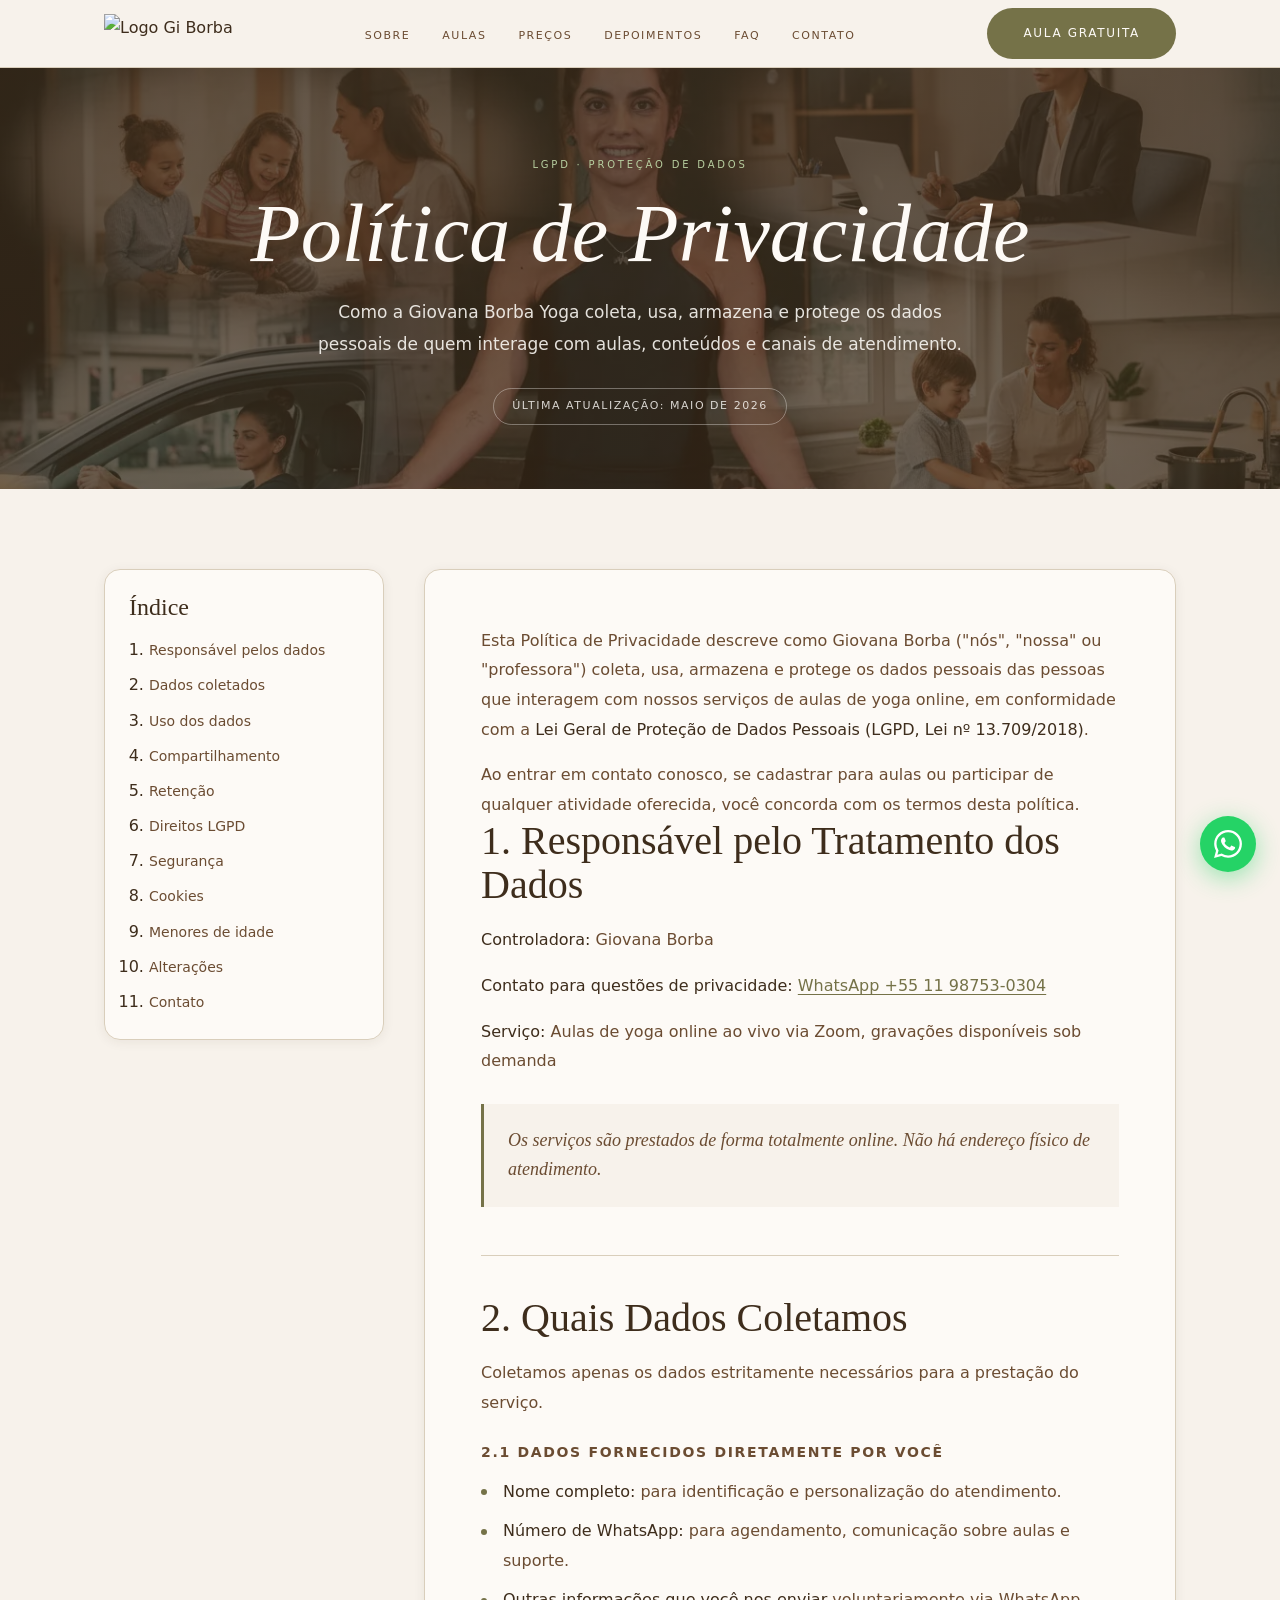
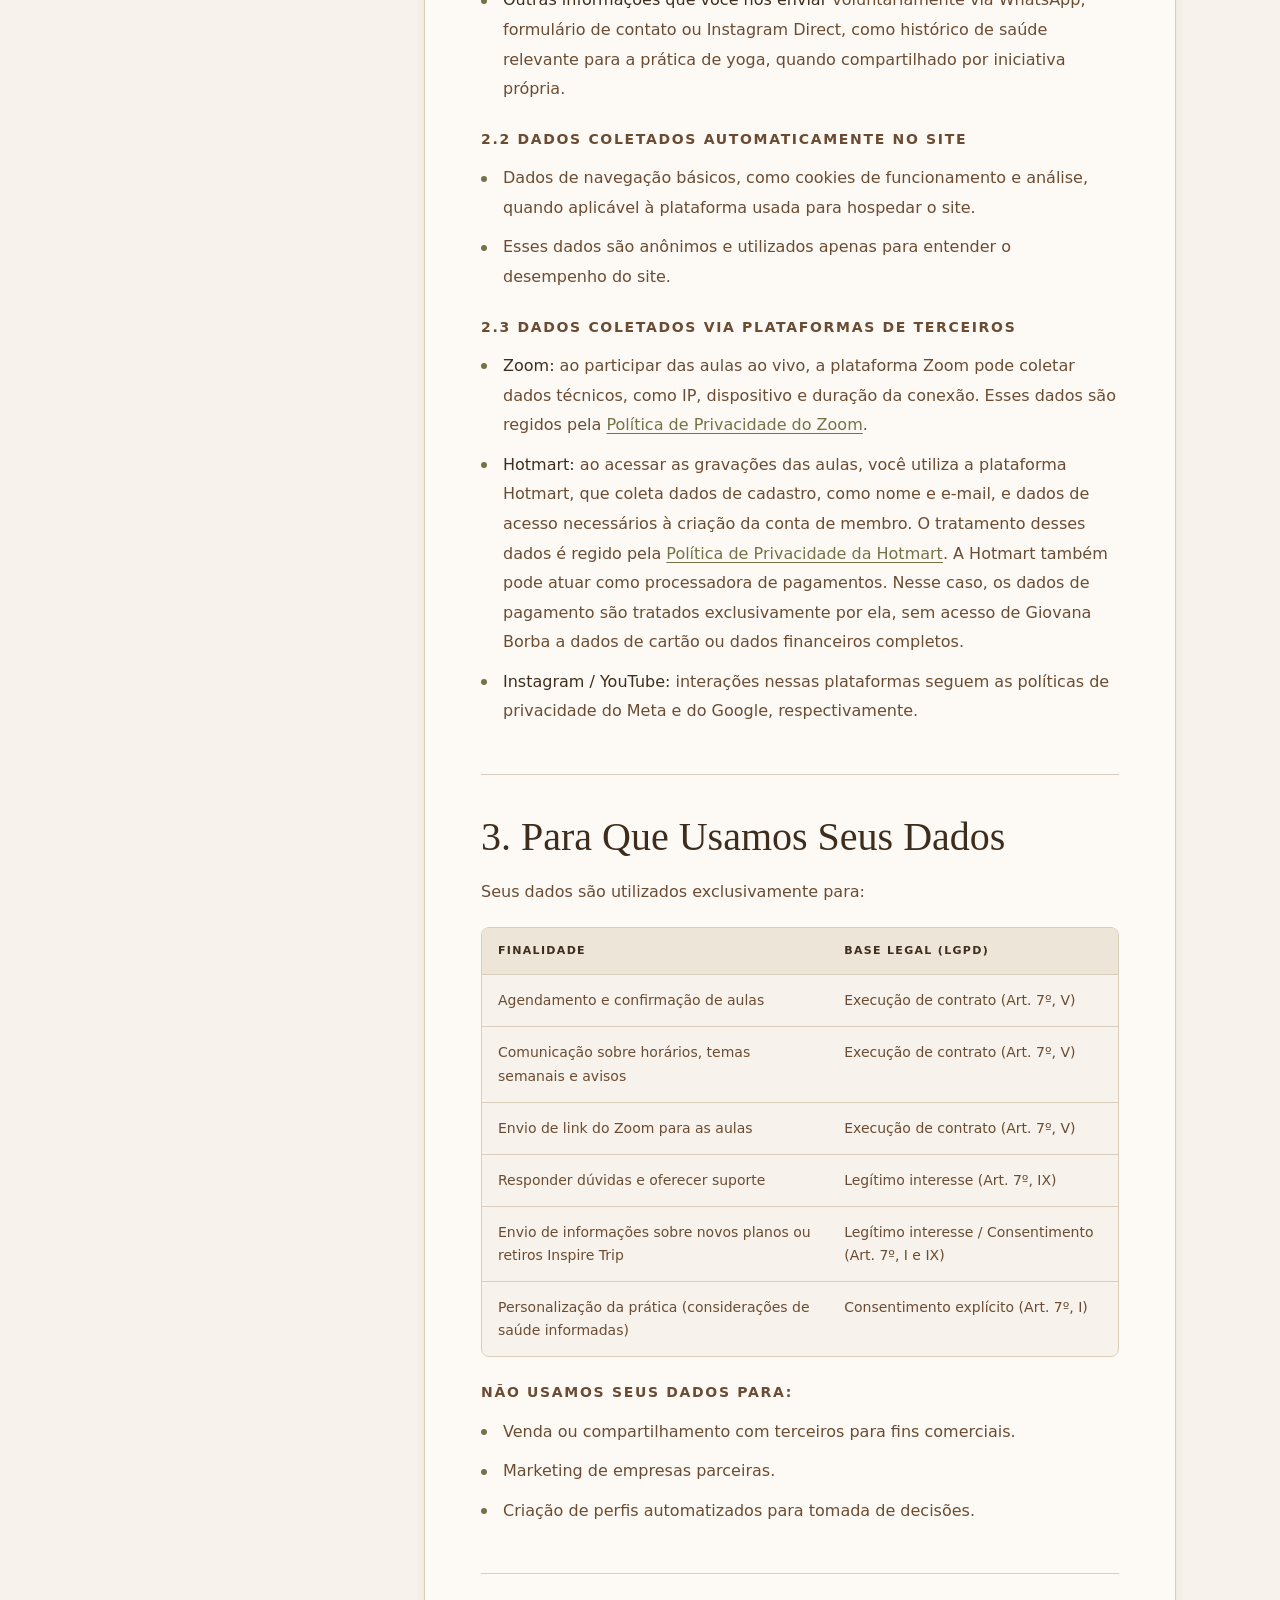
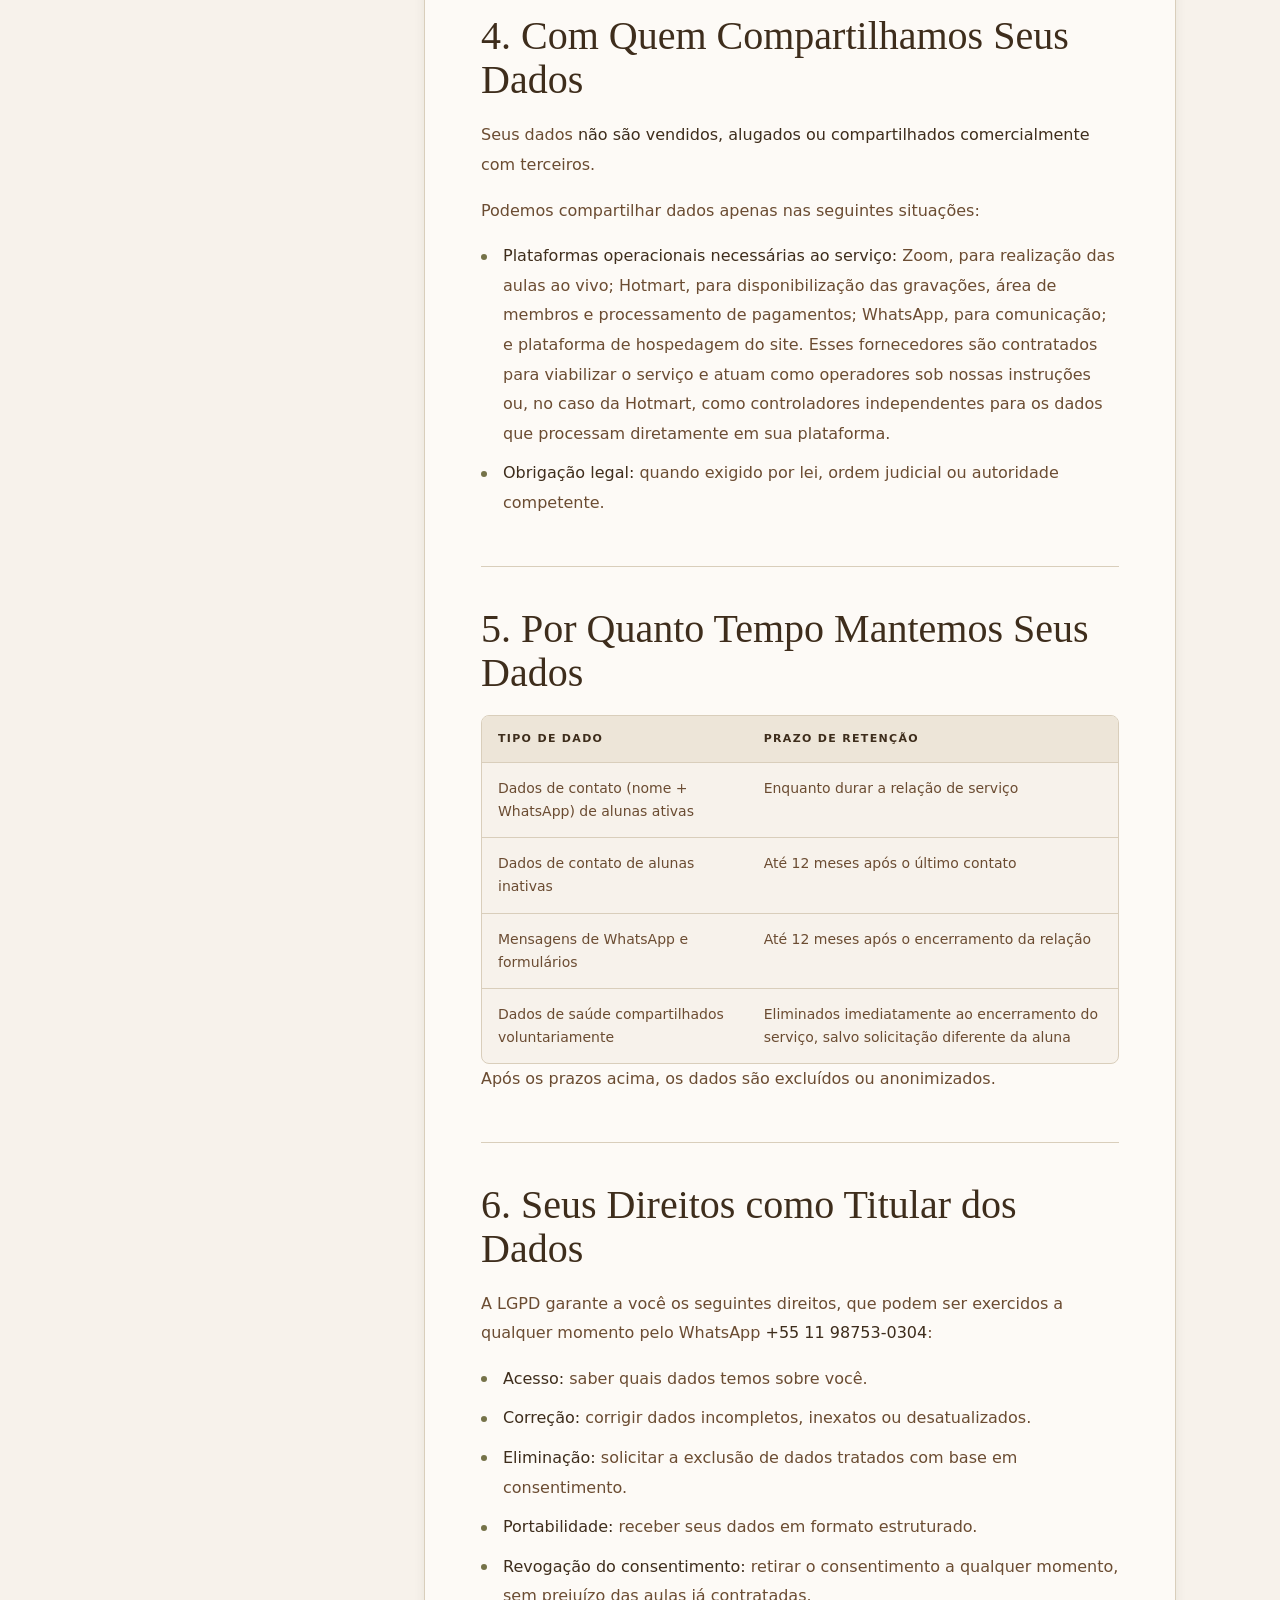
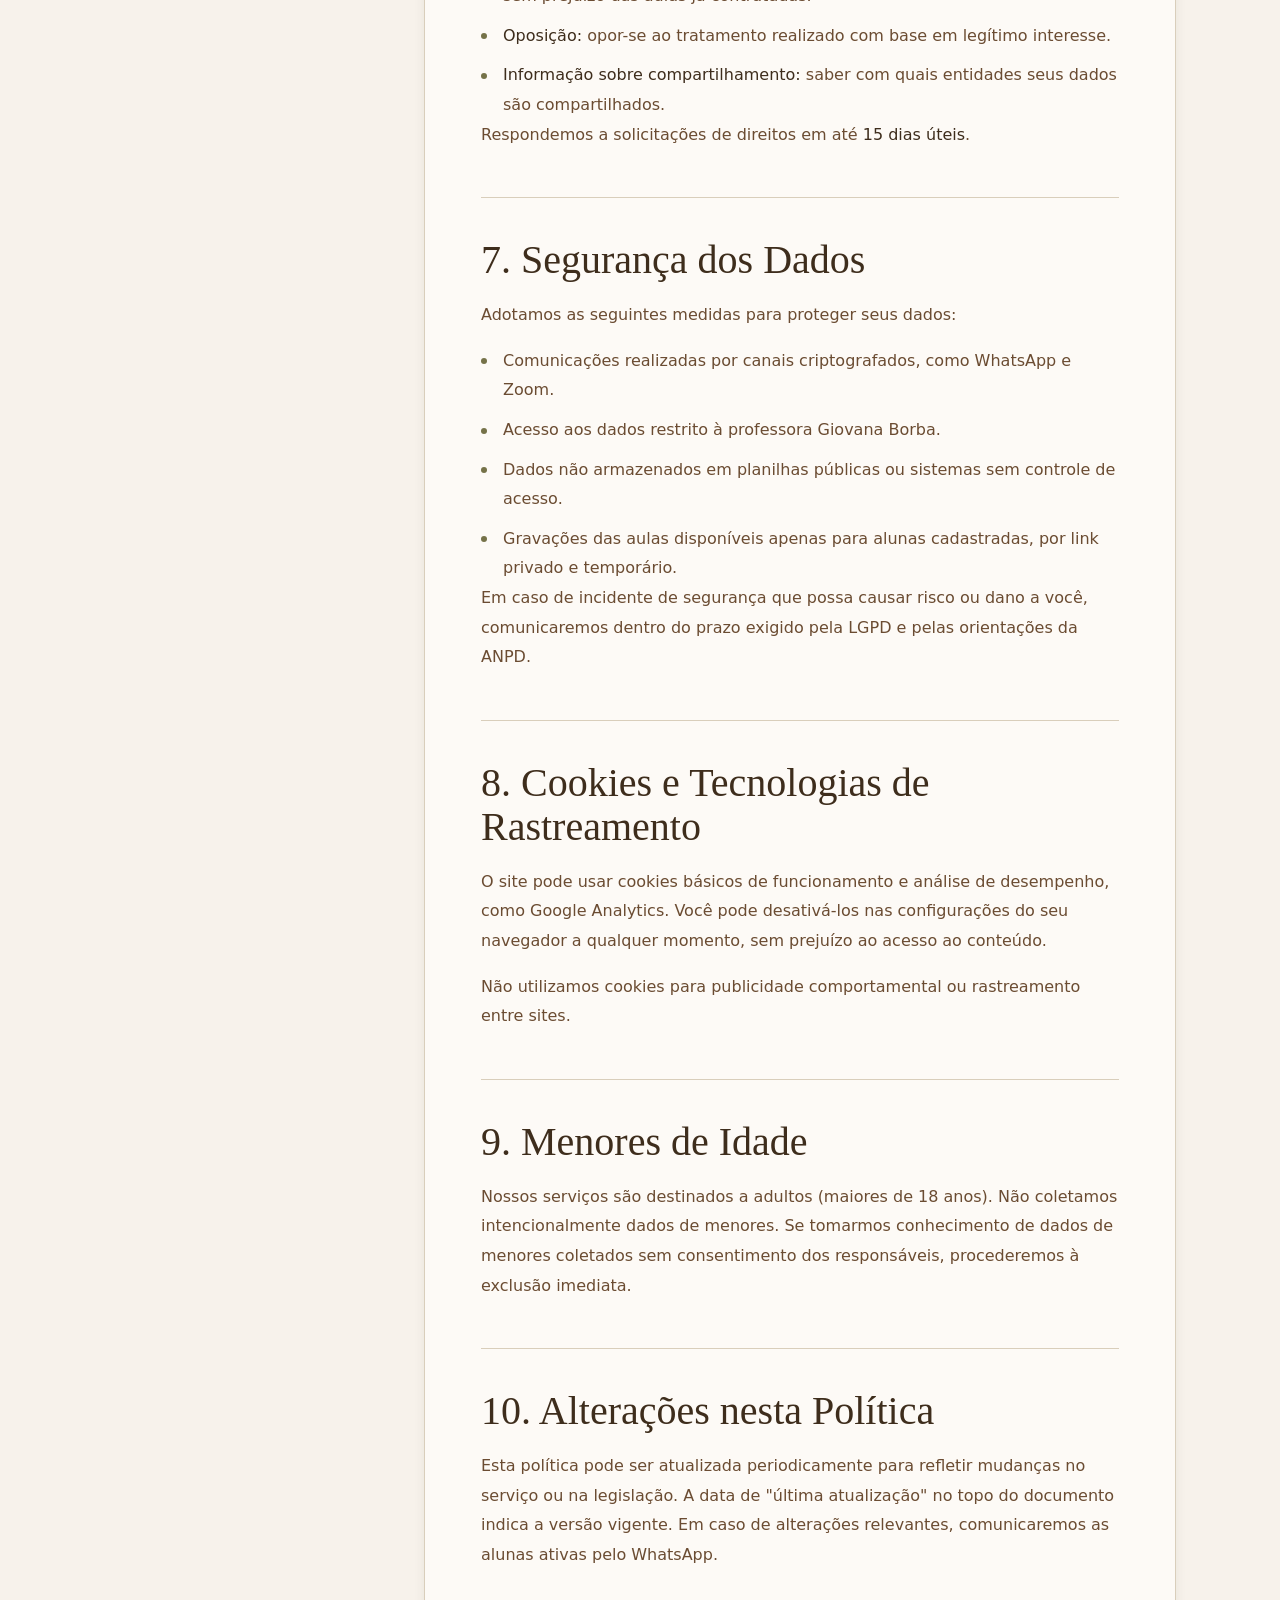
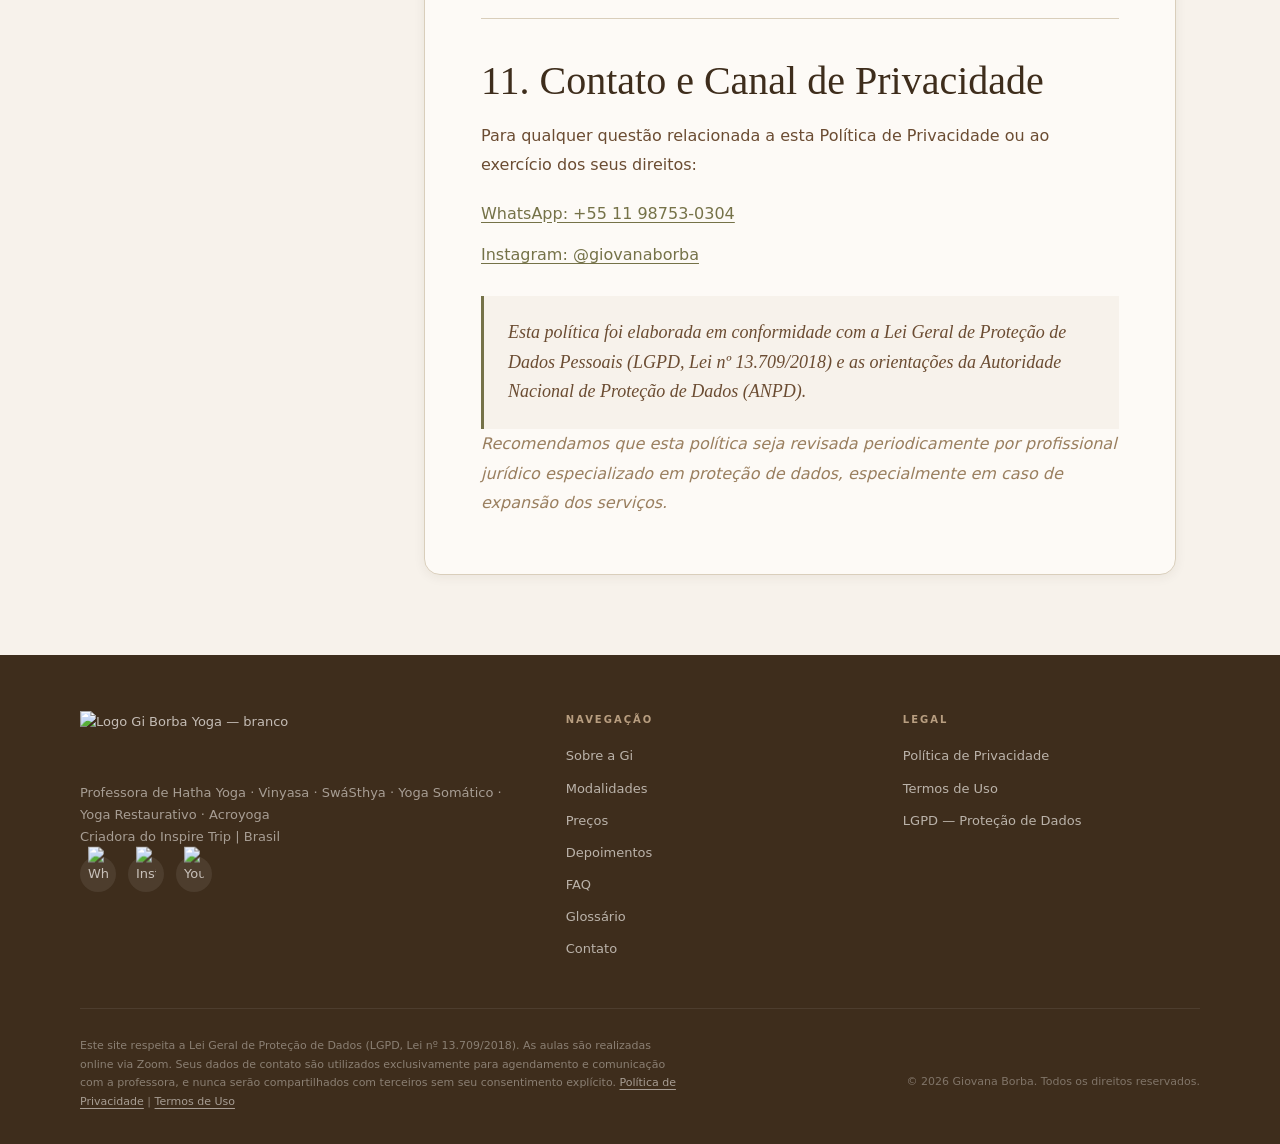
==== commit 05064cb6: "Add new font files, update images to WebP format, and enhance SEO metadata - Added new font files fo" ====
--- a/politica-de-privacidade/politica-de-privacidade.html
+++ b/politica-de-privacidade/politica-de-privacidade.html
@@ -4,6 +4,12 @@
 <head>
   <meta charset="UTF-8">
   <meta name="viewport" content="width=device-width, initial-scale=1.0">
+  <meta name="theme-color" content="#3E2D1C">
+  <link rel="apple-touch-icon" sizes="180x180" href="../images/apple-touch-icon.png">
+  <link rel="icon" type="image/png" sizes="32x32" href="../images/favicon-32x32.png">
+  <link rel="icon" type="image/png" sizes="16x16" href="../images/favicon-16x16.png">
+  <link rel="icon" href="../images/favicon.ico">
+  <link rel="manifest" href="../site.manifest">
   <meta name="description"
     content="Política de Privacidade da Giovana Borba Yoga. Entenda como dados pessoais são coletados, usados, armazenados e protegidos conforme a LGPD.">
   <meta name="robots" content="index, follow">
@@ -12,7 +18,17 @@
     content="Como a Giovana Borba Yoga trata dados pessoais de alunas e visitantes, em conformidade com a LGPD.">
   <meta property="og:type" content="website">
   <meta property="og:locale" content="pt_BR">
-  <link rel="canonical" href="https://giborba.com.br/politica-de-privacidade/">
+  <meta property="og:url" content="https://giborbayoga.com.br/politica-de-privacidade/">
+  <meta property="og:image" content="https://giborbayoga.com.br/images/gi-borba-professora-yoga.jpg">
+  <meta property="og:image:width" content="1200">
+  <meta property="og:image:height" content="630">
+  <meta property="og:image:alt" content="Gi Borba, professora de yoga, em retrato institucional do site">
+  <meta name="twitter:card" content="summary_large_image">
+  <meta name="twitter:title" content="Política de Privacidade · Giovana Borba Yoga">
+  <meta name="twitter:description"
+    content="Como a Giovana Borba Yoga trata dados pessoais de alunas e visitantes, em conformidade com a LGPD.">
+  <meta name="twitter:image" content="https://giborbayoga.com.br/images/gi-borba-professora-yoga.jpg">
+  <link rel="canonical" href="https://giborbayoga.com.br/politica-de-privacidade/">
   <title>Política de Privacidade · Giovana Borba Yoga</title>
   <link rel="stylesheet" href="../style.css">
   <script>document.documentElement.classList.add('js-ready')</script>
@@ -27,7 +43,7 @@
       padding: 88px 0 64px;
       background:
         linear-gradient(rgba(62, 45, 28, .78), rgba(62, 45, 28, .72)),
-        url('../images/gi-borba-yoga-hero.png') center 42% / cover no-repeat;
+        url('../images/gi-borba-yoga-hero.webp') center 42% / cover no-repeat;
       color: var(--white);
       text-align: center;
     }
--- a/style.css
+++ b/style.css
@@ -69,6 +69,7 @@
 h2 { font-size: clamp(32px, 5vw, 56px); font-weight: 300; margin-bottom: 24px; }
 h2 em { color: var(--olive); font-style: italic; }
 h3 { font-size: clamp(20px, 2.5vw, 26px); font-weight: 500; margin-bottom: 12px; }
+h3 .highlight { color: var(--boho); font-weight: 700; }
 p { font-size: 17px; font-weight: 300; color: var(--brown-mid); line-height: 1.85; }
 p + p { margin-top: 16px; }
 
@@ -162,11 +163,11 @@
    HERO
 ───────────────────────────────────────── */
 #hero {
-  min-height: calc(100vh - var(--nav-h));
-  margin-top: var(--nav-h);
-  padding: 80px 24px 80px;
+  margin-top: 68px;
+  min-height: 100vh;
+  padding: 80px 24px;
   background:
-    url('images/gi-borba-yoga-hero.png') center center / cover no-repeat;
+    url('images/gi-borba-yoga-hero.webp') center center / cover no-repeat;
   display: flex; align-items: center; justify-content: center;
   text-align: center; position: relative; overflow: hidden;
 }
@@ -242,12 +243,8 @@
 .vsl-play-btn:hover { background: rgba(62,45,28,.18); }
 .vsl-play-btn svg { filter: drop-shadow(0 4px 12px rgba(0,0,0,.4)); transition: transform var(--transition); }
 .vsl-play-btn:hover svg { transform: scale(1.1); }
-/* pause icon hidden by default; play icon hidden when .playing */
-.vsl-icon-pause { display: none; }
-.vsl-play-btn.playing { opacity: 0; background: transparent; transition: opacity var(--transition), background var(--transition); }
-.vsl-play-btn.playing:hover { opacity: 1; background: rgba(62,45,28,.32); }
-.vsl-play-btn.playing .vsl-icon-play { display: none; }
-.vsl-play-btn.playing .vsl-icon-pause { display: block; }
+.vsl-play-btn.playing { opacity: 0; pointer-events: none; background: transparent; }
+.vsl-play-btn:disabled { cursor: default; }
 
 /* ─────────────────────────────────────────
    PROMESSA
@@ -553,72 +550,141 @@
    DEPOIMENTOS
 ───────────────────────────────────────── */
 #depoimentos { background: var(--cream); overflow: hidden; }
-.depo-quotes { display: grid; grid-template-columns: repeat(auto-fit, minmax(260px, 1fr)); gap: 24px; margin-bottom: 64px; }
+.text-depo-carousel {
+  position: relative; margin-bottom: 64px; padding: 0 54px 42px;
+}
+.text-depo-viewport {
+  overflow: hidden;
+}
+.depo-quotes {
+  display: flex; gap: 24px; overflow-x: auto; scroll-snap-type: x mandatory;
+  scroll-behavior: smooth; scrollbar-width: none; padding: 2px 0 12px;
+}
+.depo-quotes::-webkit-scrollbar { display: none; }
 .depo-quote {
-  background: var(--white); border-radius: var(--radius); padding: 32px;
+  flex: 0 0 100%; scroll-snap-align: start;
+  background: var(--white); border-radius: var(--radius); padding: 28px;
   box-shadow: var(--shadow-sm); border: 1px solid var(--beige-mid);
-  position: relative;
+  position: relative; overflow: hidden;
 }
 .depo-quote::before {
   content: '\201C'; font-family: var(--font-display); font-size: 80px; line-height: 1;
-  color: var(--beige-mid); position: absolute; top: 16px; left: 24px;
-}
-.depo-text { font-size: 17px; color: var(--brown-dark); line-height: 1.8; margin-top: 32px; font-style: italic; }
-.depo-author { font-size: 11px; letter-spacing: .14em; text-transform: uppercase; color: var(--taupe); margin-top: 20px; }
-
-/* Video carousel */
-.depo-carousel-section h3 { text-align: center; margin-bottom: 32px; }
-.depo-carousel { position: relative; display: flex; align-items: center; justify-content: center; gap: 0; }
-.depo-track {
-  display: flex; gap: 20px; align-items: center; justify-content: center;
-  transition: all .5s ease;
-}
-.depo-video-item {
-  flex-shrink: 0; border-radius: var(--radius); overflow: hidden;
-  cursor: pointer; transition: all .4s ease; position: relative;
-}
-.depo-video-item.main {
-  width: clamp(200px, 35vw, 280px);
-  box-shadow: var(--shadow-lg);
-  z-index: 2;
-}
-.depo-video-item.side {
-  width: clamp(140px, 22vw, 190px);
-  opacity: .5; filter: brightness(.75) saturate(.7);
-  z-index: 1;
-}
-.depo-video-item .thumb-ratio { position: relative; padding-top: 177.78%; overflow: hidden; }
-.depo-video-item video {
-  position: absolute; inset: 0; width: 100%; height: 100%; object-fit: cover;
-}
-.depo-video-overlay {
-  position: absolute; inset: 0; display: flex; align-items: center; justify-content: center;
-  background: rgba(0,0,0,.25); transition: background var(--transition), opacity var(--transition);
-}
-.depo-video-overlay:hover { background: rgba(0,0,0,.12); }
-.depo-play-icon { color: #fff; filter: drop-shadow(0 2px 8px rgba(0,0,0,.4)); }
-/* overlay fades when video is playing; reappears on hover */
-.depo-video-item.playing .depo-video-overlay { opacity: 0; background: rgba(0,0,0,0); }
-.depo-video-item.playing:hover .depo-video-overlay { opacity: 1; background: rgba(0,0,0,.35); }
-
-.depo-nav { display: flex; gap: 12px; justify-content: center; margin-top: 28px; }
-.depo-dot {
-  width: 8px; height: 8px; border-radius: 50%;
-  background: var(--beige-mid); cursor: pointer; transition: all .3s;
-}
-.depo-dot.active { background: var(--olive); width: 24px; border-radius: 4px; }
-
-.carousel-btn {
-  position: absolute; top: 50%; transform: translateY(-50%);
+  color: rgba(217,206,187,.55); position: absolute; top: 10px; right: 24px;
+}
+.depo-author-row {
+  display: flex; align-items: center; gap: 14px; position: relative; z-index: 1;
+  min-height: 64px; margin-bottom: 22px;
+}
+.depo-avatar {
+  width: 64px; height: 64px; border-radius: 50%; object-fit: cover;
+  border: 2px solid var(--beige-light); box-shadow: var(--shadow-sm); flex-shrink: 0;
+}
+.depo-text { font-size: 16px; color: var(--brown-dark); line-height: 1.8; font-style: italic; position: relative; z-index: 1; }
+.depo-author {
+  font-size: 11px; letter-spacing: .14em; text-transform: uppercase;
+  color: var(--taupe-dark); font-weight: 500; line-height: 1.4;
+}
+.text-depo-btn {
+  position: absolute; top: calc(50% - 21px); transform: translateY(-50%);
   width: 44px; height: 44px; border-radius: 50%;
   background: var(--white); box-shadow: var(--shadow-md);
   display: flex; align-items: center; justify-content: center;
   z-index: 10; transition: all var(--transition); border: 1px solid var(--beige-mid);
-}
-.carousel-btn:hover { background: var(--olive); color: var(--white); border-color: var(--olive); }
-.carousel-btn.prev { left: 0; }
-.carousel-btn.next { right: 0; }
-@media (min-width: 600px) { .carousel-btn.prev { left: -22px; } .carousel-btn.next { right: -22px; } }
+  color: var(--brown-dark);
+}
+.text-depo-btn:hover { background: var(--olive); color: var(--white); border-color: var(--olive); }
+.text-depo-btn:disabled { opacity: .38; cursor: default; transform: translateY(-50%); }
+.text-depo-btn:disabled:hover { background: var(--white); color: var(--brown-dark); border-color: var(--beige-mid); }
+.text-depo-btn.prev { left: 0; }
+.text-depo-btn.next { right: 0; }
+.text-depo-dots {
+  position: absolute; left: 54px; right: 54px; bottom: 0;
+  display: flex; gap: 10px; justify-content: center; align-items: center; flex-wrap: wrap;
+}
+.text-depo-dot {
+  width: 8px; height: 8px; border-radius: 50%; background: var(--beige-mid);
+  cursor: pointer; transition: all .3s;
+}
+.text-depo-dot.active { width: 24px; border-radius: 4px; background: var(--olive); }
+
+@media (min-width: 768px) {
+  .depo-quote { flex-basis: calc((100% - 48px) / 3); }
+}
+
+@media (max-width: 640px) {
+  .text-depo-carousel { padding: 0 0 76px; }
+  .text-depo-viewport { overflow: visible; }
+  .text-depo-btn { top: auto; bottom: 18px; transform: none; }
+  .text-depo-btn:disabled { transform: none; }
+  .text-depo-btn.prev { left: calc(50% - 74px); }
+  .text-depo-btn.next { right: calc(50% - 74px); }
+  .text-depo-dots { left: 0; right: 0; bottom: 0; }
+}
+
+/* Video showcase */
+.depo-carousel-section h3 { text-align: center; margin-bottom: 32px; }
+.depo-video-showcase {
+  display: grid; grid-template-columns: minmax(240px, 360px) auto;
+  gap: 28px; align-items: center; justify-content: center; max-width: 720px; margin: 0 auto;
+}
+.depo-showcase-player {
+  position: relative; aspect-ratio: 9 / 16; overflow: hidden; border-radius: var(--radius);
+  background: var(--brown-dark); box-shadow: var(--shadow-lg);
+}
+.depo-showcase-video {
+  width: 100%; height: 100%; display: block; object-fit: cover; background: var(--brown-dark);
+}
+.depo-showcase-toggle {
+  position: absolute; left: 50%; top: 50%; width: 84px; height: 84px; transform: translate(-50%, -50%);
+  display: flex; align-items: center; justify-content: center; border-radius: 50%;
+  background: rgba(0,0,0,.08); cursor: pointer; transition: opacity var(--transition), background var(--transition);
+}
+.depo-showcase-toggle:hover { background: rgba(0,0,0,.14); }
+.depo-showcase-toggle svg { filter: drop-shadow(0 4px 14px rgba(0,0,0,.28)); }
+.depo-showcase-player.playing .depo-showcase-toggle { opacity: 0; pointer-events: none; }
+.depo-showcase-toggle:disabled { cursor: default; }
+.depo-showcase-thumbs {
+  display: grid; grid-template-columns: repeat(2, minmax(78px, 96px));
+  gap: 14px; align-content: center;
+}
+.depo-showcase-thumb {
+  position: relative; width: 100%; aspect-ratio: 9 / 16; overflow: hidden; border-radius: 8px;
+  background: var(--brown-dark); cursor: pointer; border: 2px solid transparent;
+  box-shadow: var(--shadow-sm); transition: transform var(--transition), border-color var(--transition), opacity var(--transition);
+}
+.depo-showcase-thumb img { width: 100%; height: 100%; display: block; object-fit: cover; }
+.depo-showcase-thumb::after {
+  content: ''; position: absolute; inset: 0; background: rgba(0,0,0,.28); transition: background var(--transition);
+}
+.depo-showcase-thumb:hover { transform: translateY(-2px); }
+.depo-showcase-thumb:hover::after { background: rgba(0,0,0,.12); }
+.depo-showcase-thumb.active {
+  border-color: var(--olive); opacity: 1; box-shadow: 0 12px 32px rgba(62,45,28,.18);
+}
+.depo-showcase-thumb.active::after { background: rgba(0,0,0,.06); }
+.depo-showcase-thumb.active::before {
+  content: ''; position: absolute; left: 0; right: 0; bottom: 0; height: 4px;
+  background: var(--olive); z-index: 2;
+}
+.depo-thumb-play {
+  position: absolute; z-index: 3; left: 50%; top: 50%; transform: translate(-50%, -50%);
+  width: 34px; height: 34px; border-radius: 50%; background: rgba(255,255,255,.88);
+  box-shadow: 0 4px 14px rgba(0,0,0,.25);
+}
+.depo-thumb-play::after {
+  content: ''; position: absolute; left: 13px; top: 9px; width: 0; height: 0;
+  border-top: 8px solid transparent; border-bottom: 8px solid transparent; border-left: 12px solid var(--brown-dark);
+}
+@media (max-width: 760px) {
+  .depo-video-showcase {
+    grid-template-columns: minmax(0, 1fr); gap: 18px; max-width: 380px;
+  }
+  .depo-showcase-thumbs {
+    display: flex; gap: 12px; overflow-x: auto; padding: 2px 2px 10px;
+    scroll-snap-type: x mandatory; -webkit-overflow-scrolling: touch;
+  }
+  .depo-showcase-thumb { flex: 0 0 84px; scroll-snap-align: start; }
+}
 
 /* ─────────────────────────────────────────
    CTA FINAL
@@ -673,7 +739,7 @@
   transition: max-height .4s ease, padding .3s ease;
   padding: 0 28px;
 }
-.faq-answer.open { max-height: 600px; padding: 0 28px 24px; }
+.faq-answer.open { padding: 0 28px 24px; }
 .faq-answer p { font-size: 16px; color: var(--brown-mid); line-height: 1.85; }
 .faq-answer p strong { color: var(--brown-dark); }
 
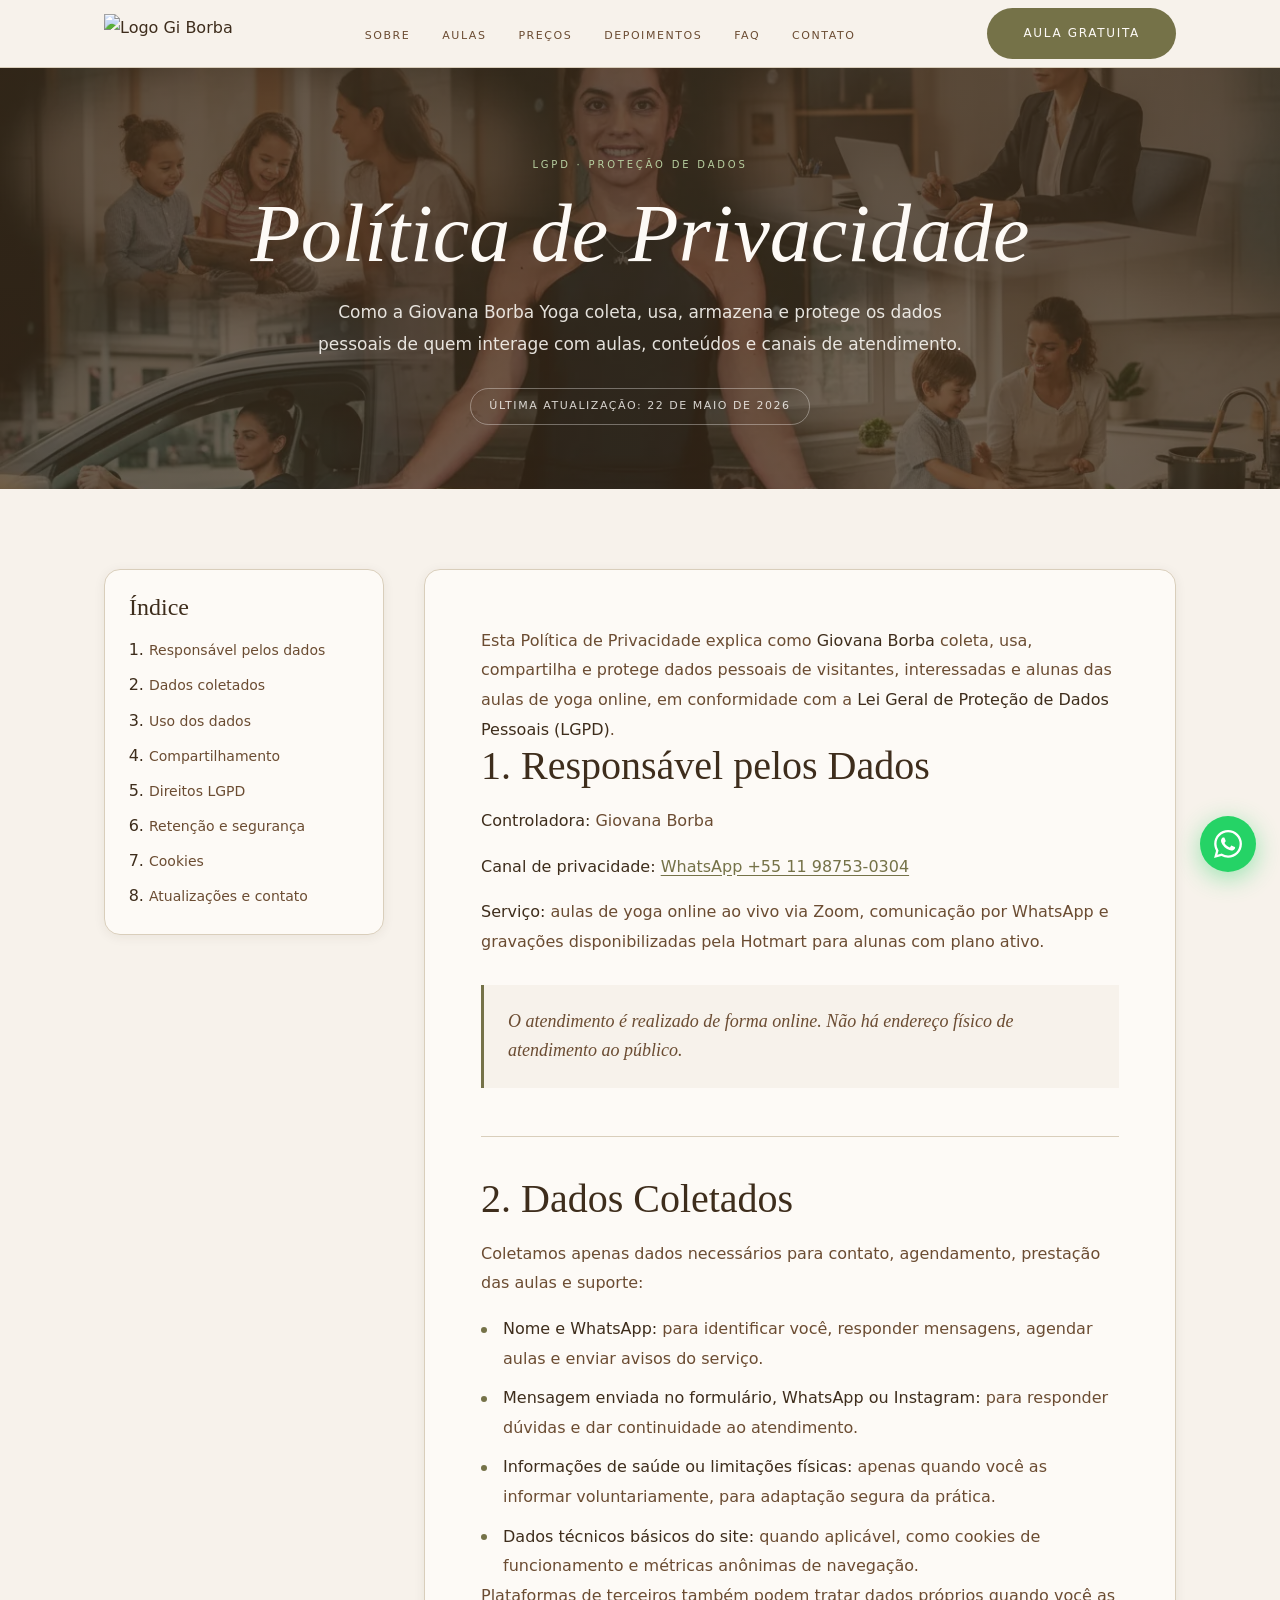
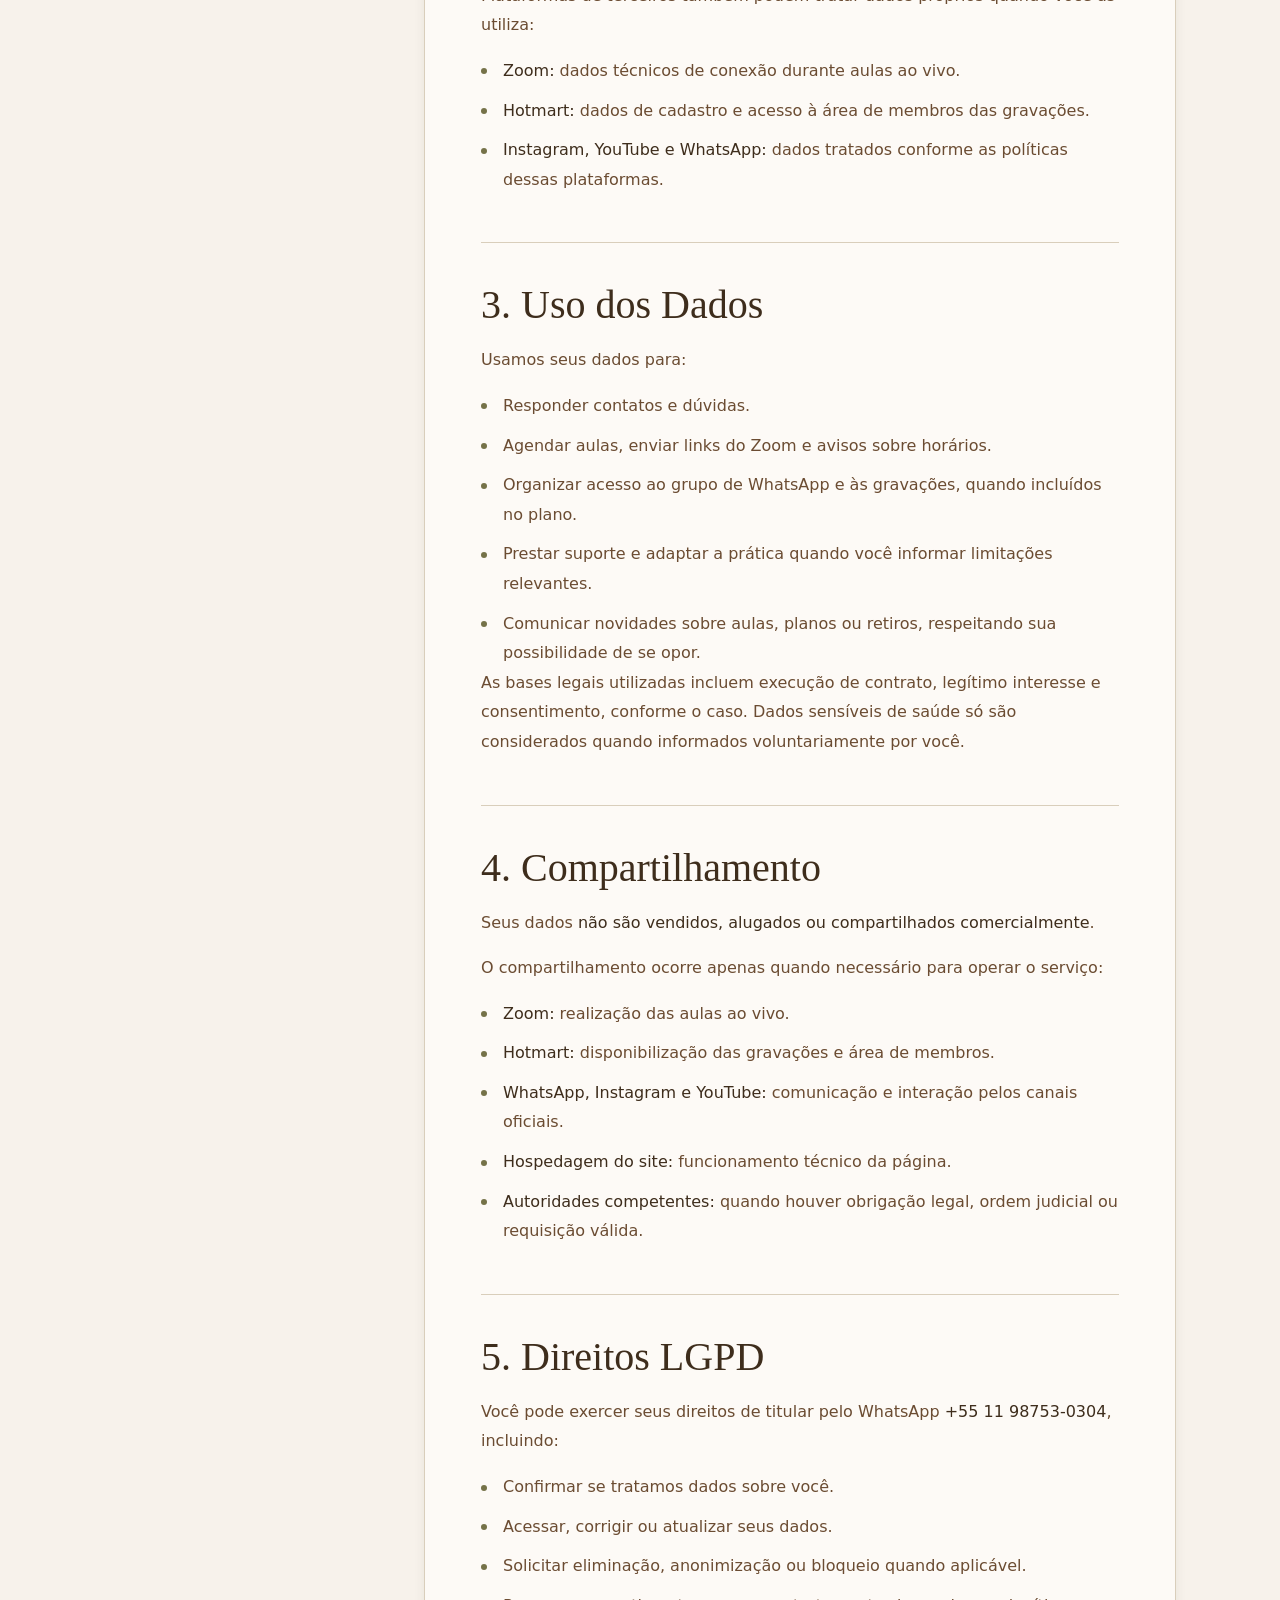
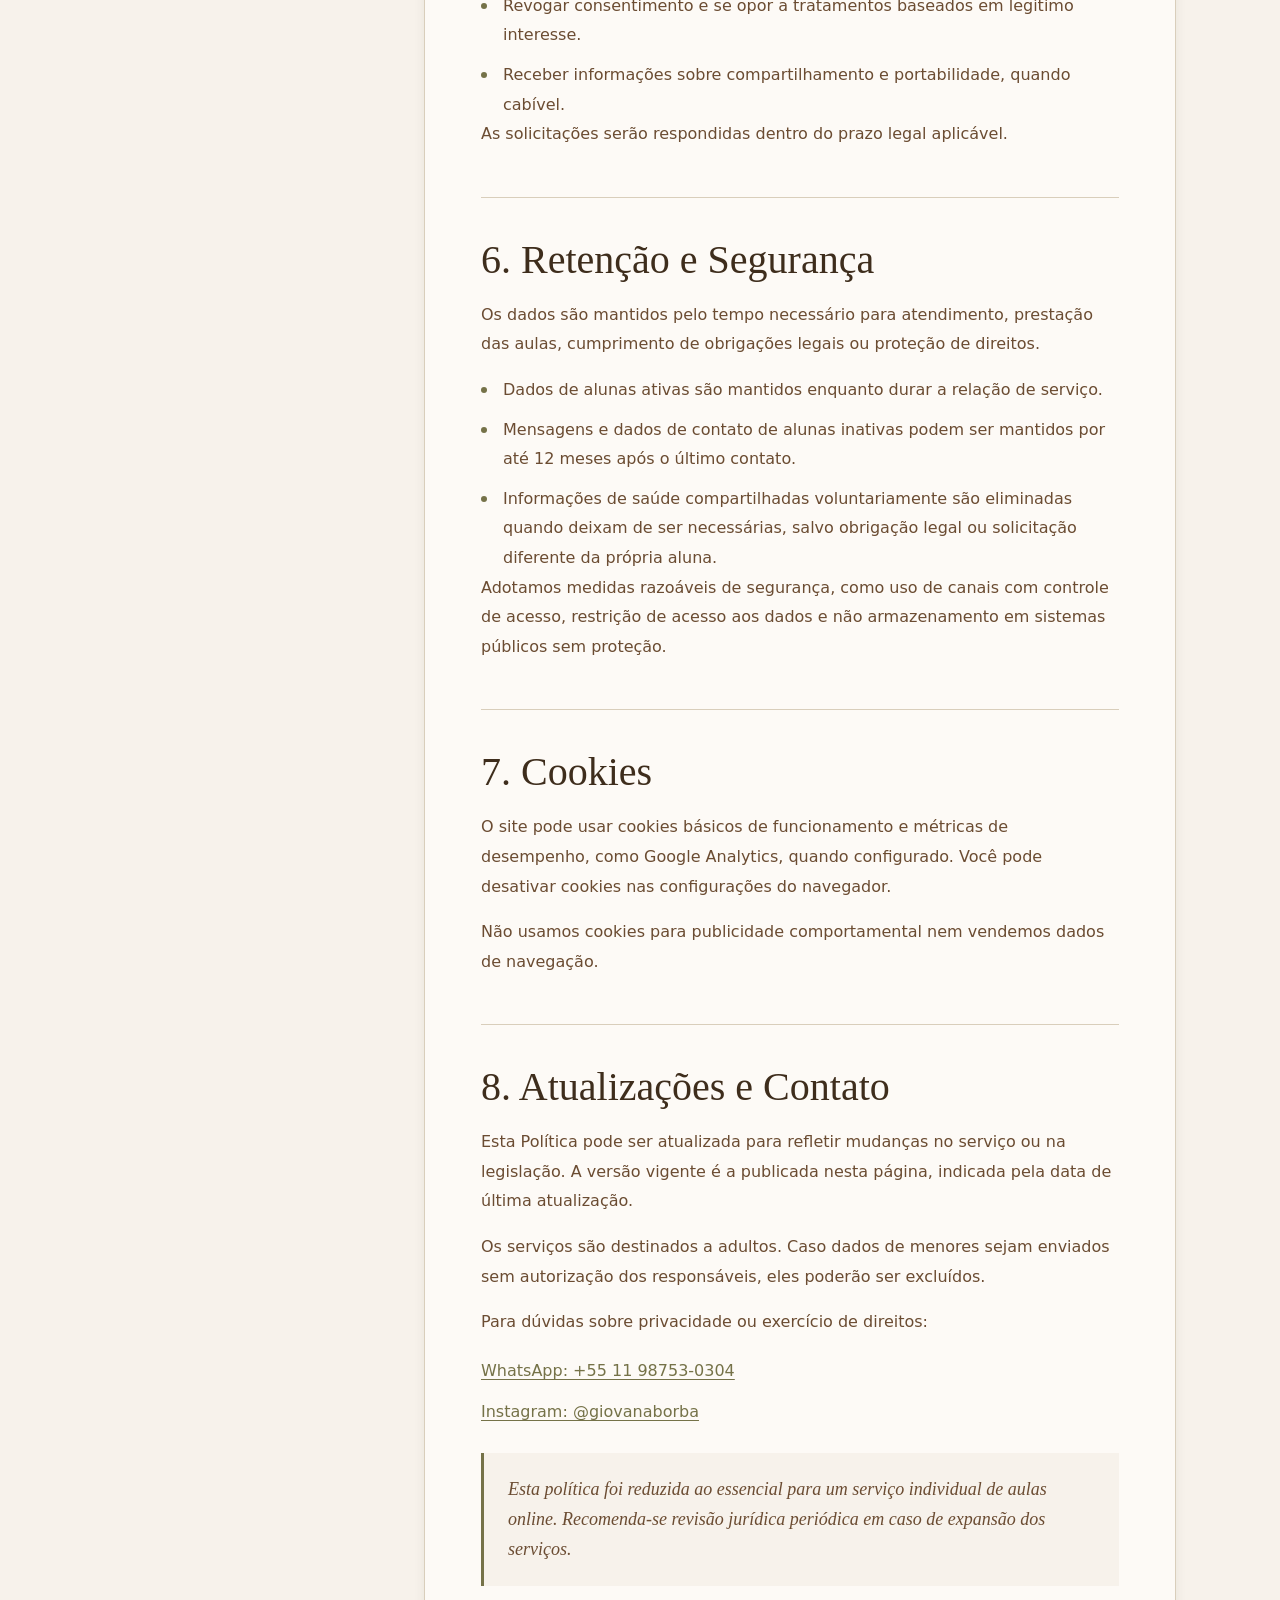
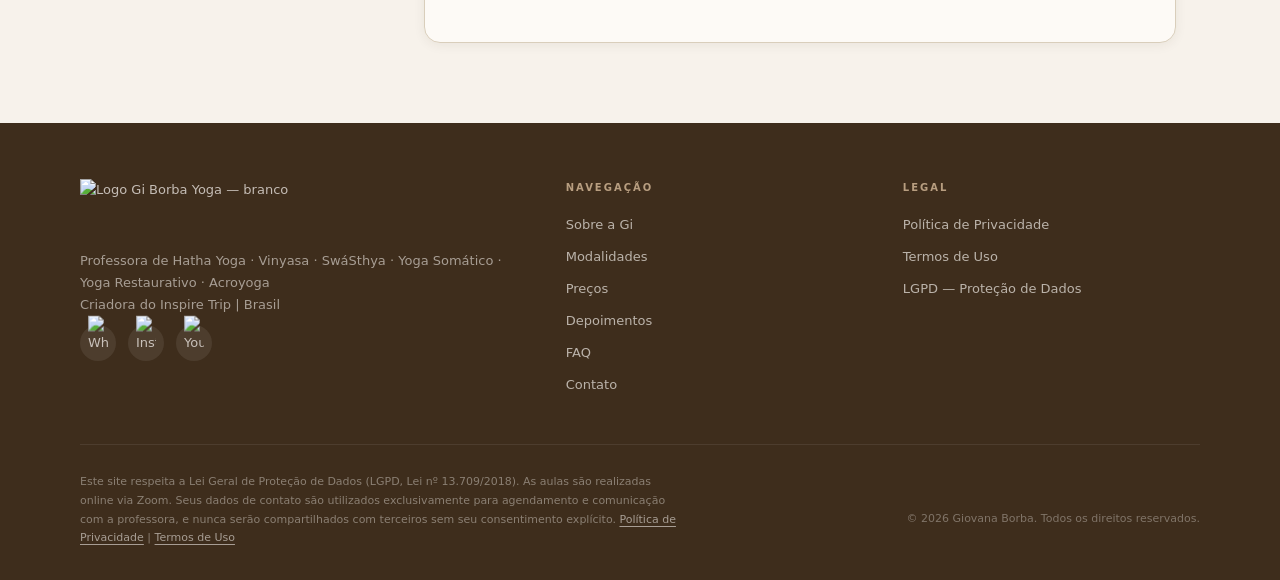
==== commit cc6385e8: "Update sitemap, styles, and terms of use for Giovana Borba Yoga - Added last modification dates to s" ====
--- a/politica-de-privacidade/politica-de-privacidade.html
+++ b/politica-de-privacidade/politica-de-privacidade.html
@@ -11,14 +11,17 @@
   <link rel="icon" href="../images/favicon.ico">
   <link rel="manifest" href="../site.manifest">
   <meta name="description"
-    content="Política de Privacidade da Giovana Borba Yoga. Entenda como dados pessoais são coletados, usados, armazenados e protegidos conforme a LGPD.">
+    content="Política de Privacidade essencial da Giovana Borba Yoga. Saiba quais dados são coletados, como são usados e como exercer seus direitos LGPD.">
   <meta name="robots" content="index, follow">
+  <meta name="dateCreated" content="2026-05-22">
+  <meta name="dateModified" content="2026-05-22">
   <meta property="og:title" content="Política de Privacidade · Giovana Borba Yoga">
   <meta property="og:description"
-    content="Como a Giovana Borba Yoga trata dados pessoais de alunas e visitantes, em conformidade com a LGPD.">
+    content="Política essencial sobre dados pessoais, WhatsApp, Zoom, Hotmart, cookies e direitos LGPD nas aulas de yoga online com Giovana Borba.">
   <meta property="og:type" content="website">
   <meta property="og:locale" content="pt_BR">
   <meta property="og:url" content="https://giborbayoga.com.br/politica-de-privacidade/">
+  <meta property="og:updated_time" content="2026-05-22T00:00:00-03:00">
   <meta property="og:image" content="https://giborbayoga.com.br/images/gi-borba-professora-yoga.jpg">
   <meta property="og:image:width" content="1200">
   <meta property="og:image:height" content="630">
@@ -26,12 +29,28 @@
   <meta name="twitter:card" content="summary_large_image">
   <meta name="twitter:title" content="Política de Privacidade · Giovana Borba Yoga">
   <meta name="twitter:description"
-    content="Como a Giovana Borba Yoga trata dados pessoais de alunas e visitantes, em conformidade com a LGPD.">
+    content="Política essencial sobre dados pessoais, WhatsApp, Zoom, Hotmart, cookies e direitos LGPD nas aulas de yoga online com Giovana Borba.">
   <meta name="twitter:image" content="https://giborbayoga.com.br/images/gi-borba-professora-yoga.jpg">
   <link rel="canonical" href="https://giborbayoga.com.br/politica-de-privacidade/">
   <title>Política de Privacidade · Giovana Borba Yoga</title>
   <link rel="stylesheet" href="../style.css">
   <script>document.documentElement.classList.add('js-ready')</script>
+
+  <!-- Schema: Web Page -->
+  <script type="application/ld+json">
+  {
+    "@context": "https://schema.org",
+    "@type": "WebPage",
+    "@id": "https://giborbayoga.com.br/politica-de-privacidade/#webpage",
+    "url": "https://giborbayoga.com.br/politica-de-privacidade/",
+    "name": "Política de Privacidade · Giovana Borba Yoga",
+    "description": "Política de Privacidade essencial da Giovana Borba Yoga. Saiba quais dados são coletados, como são usados e como exercer seus direitos LGPD.",
+    "dateCreated": "2026-05-22",
+    "datePublished": "2026-05-22",
+    "dateModified": "2026-05-22",
+    "inLanguage": "pt-BR"
+  }
+  </script>
 
   <style>
     .legal-page {
@@ -336,7 +355,6 @@
     <a href="../index.html#precos">Preços</a>
     <a href="../index.html#depoimentos">Depoimentos</a>
     <a href="../index.html#faq">FAQ</a>
-    <a href="../index.html#glossario">Glossário</a>
     <a href="../index.html#contato">Contato</a>
     <a href="https://wa.me/5511987530304?text=Quero%20fazer%20uma%20aula%20experimental%20gratuita"
       class="btn btn-primary mt-16" target="_blank" rel="noopener noreferrer"
@@ -352,7 +370,7 @@
         <h1 id="privacy-title">Política de Privacidade</h1>
         <p>Como a Giovana Borba Yoga coleta, usa, armazena e protege os dados pessoais de quem interage com aulas,
           conteúdos e canais de atendimento.</p>
-        <span class="legal-updated">Última atualização: maio de 2026</span>
+        <span class="legal-updated">Última atualização: 22 de maio de 2026</span>
       </div>
     </header>
 
@@ -365,226 +383,124 @@
             <li><a href="#dados">Dados coletados</a></li>
             <li><a href="#uso">Uso dos dados</a></li>
             <li><a href="#compartilhamento">Compartilhamento</a></li>
-            <li><a href="#retencao">Retenção</a></li>
             <li><a href="#lgpd">Direitos LGPD</a></li>
-            <li><a href="#seguranca">Segurança</a></li>
+            <li><a href="#retencao-seguranca">Retenção e segurança</a></li>
             <li><a href="#cookies">Cookies</a></li>
-            <li><a href="#menores">Menores de idade</a></li>
-            <li><a href="#alteracoes">Alterações</a></li>
-            <li><a href="#contato-privacidade">Contato</a></li>
+            <li><a href="#atualizacoes-contato">Atualizações e contato</a></li>
           </ol>
         </aside>
 
         <article class="legal-content legal-card fade-up">
-          <p>Esta Política de Privacidade descreve como Giovana Borba ("nós", "nossa" ou "professora") coleta, usa,
-            armazena e protege os dados pessoais das pessoas que interagem com nossos serviços de aulas de yoga online,
-            em conformidade com a <strong>Lei Geral de Proteção de Dados Pessoais (LGPD, Lei nº
-              13.709/2018)</strong>.</p>
-          <p>Ao entrar em contato conosco, se cadastrar para aulas ou participar de qualquer atividade oferecida, você
-            concorda com os termos desta política.</p>
+          <p>Esta Política de Privacidade explica como <strong>Giovana Borba</strong> coleta, usa, compartilha e protege
+            dados pessoais de visitantes, interessadas e alunas das aulas de yoga online, em conformidade com a
+            <strong>Lei Geral de Proteção de Dados Pessoais (LGPD)</strong>.
+          </p>
 
           <section id="responsavel">
-            <h2>1. Responsável pelo Tratamento dos Dados</h2>
+            <h2>1. Responsável pelos Dados</h2>
             <p><strong>Controladora:</strong> Giovana Borba</p>
-            <p><strong>Contato para questões de privacidade:</strong> <a href="https://wa.me/5511987530304"
+            <p><strong>Canal de privacidade:</strong> <a href="https://wa.me/5511987530304"
                 target="_blank" rel="noopener noreferrer">WhatsApp +55 11 98753-0304</a></p>
-            <p><strong>Serviço:</strong> Aulas de yoga online ao vivo via Zoom, gravações disponíveis sob demanda</p>
+            <p><strong>Serviço:</strong> aulas de yoga online ao vivo via Zoom, comunicação por WhatsApp e gravações
+              disponibilizadas pela Hotmart para alunas com plano ativo.</p>
             <div class="legal-note">
-              <p>Os serviços são prestados de forma totalmente online. Não há endereço físico de atendimento.</p>
+              <p>O atendimento é realizado de forma online. Não há endereço físico de atendimento ao público.</p>
             </div>
           </section>
 
           <section id="dados">
-            <h2>2. Quais Dados Coletamos</h2>
-            <p>Coletamos apenas os dados estritamente necessários para a prestação do serviço.</p>
-
-            <h3>2.1 Dados fornecidos diretamente por você</h3>
+            <h2>2. Dados Coletados</h2>
+            <p>Coletamos apenas dados necessários para contato, agendamento, prestação das aulas e suporte:</p>
             <ul>
-              <li><strong>Nome completo:</strong> para identificação e personalização do atendimento.</li>
-              <li><strong>Número de WhatsApp:</strong> para agendamento, comunicação sobre aulas e suporte.</li>
-              <li><strong>Outras informações que você nos enviar</strong> voluntariamente via WhatsApp, formulário de
-                contato ou Instagram Direct, como histórico de saúde relevante para a prática de yoga, quando
-                compartilhado por iniciativa própria.</li>
+              <li><strong>Nome e WhatsApp:</strong> para identificar você, responder mensagens, agendar aulas e enviar
+                avisos do serviço.</li>
+              <li><strong>Mensagem enviada no formulário, WhatsApp ou Instagram:</strong> para responder dúvidas e dar
+                continuidade ao atendimento.</li>
+              <li><strong>Informações de saúde ou limitações físicas:</strong> apenas quando você as informar
+                voluntariamente, para adaptação segura da prática.</li>
+              <li><strong>Dados técnicos básicos do site:</strong> quando aplicável, como cookies de funcionamento e
+                métricas anônimas de navegação.</li>
             </ul>
-
-            <h3>2.2 Dados coletados automaticamente no site</h3>
+            <p>Plataformas de terceiros também podem tratar dados próprios quando você as utiliza:</p>
             <ul>
-              <li>Dados de navegação básicos, como cookies de funcionamento e análise, quando aplicável à plataforma
-                usada para hospedar o site.</li>
-              <li>Esses dados são anônimos e utilizados apenas para entender o desempenho do site.</li>
+              <li><strong>Zoom:</strong> dados técnicos de conexão durante aulas ao vivo.</li>
+              <li><strong>Hotmart:</strong> dados de cadastro e acesso à área de membros das gravações.</li>
+              <li><strong>Instagram, YouTube e WhatsApp:</strong> dados tratados conforme as políticas dessas
+                plataformas.</li>
             </ul>
-
-            <h3>2.3 Dados coletados via plataformas de terceiros</h3>
+          </section>
+
+          <section id="uso">
+            <h2>3. Uso dos Dados</h2>
+            <p>Usamos seus dados para:</p>
             <ul>
-              <li><strong>Zoom:</strong> ao participar das aulas ao vivo, a plataforma Zoom pode coletar dados técnicos,
-                como IP, dispositivo e duração da conexão. Esses dados são regidos pela <a
-                  href="https://explore.zoom.us/pt/privacy/" target="_blank" rel="noopener noreferrer">Política de
-                  Privacidade do Zoom</a>.</li>
-              <li><strong>Hotmart:</strong> ao acessar as gravações das aulas, você utiliza a plataforma Hotmart, que
-                coleta dados de cadastro, como nome e e-mail, e dados de acesso necessários à criação da conta de membro.
-                O tratamento desses dados é regido pela <a href="https://hotmart.com/pt-BR/privacy-policy"
-                  target="_blank" rel="noopener noreferrer">Política de Privacidade da Hotmart</a>. A Hotmart também
-                pode atuar como processadora de pagamentos. Nesse caso, os dados de pagamento são tratados
-                exclusivamente por ela, sem acesso de Giovana Borba a dados de cartão ou dados financeiros completos.
-              </li>
-              <li><strong>Instagram / YouTube:</strong> interações nessas plataformas seguem as políticas de privacidade
-                do Meta e do Google, respectivamente.</li>
+              <li>Responder contatos e dúvidas.</li>
+              <li>Agendar aulas, enviar links do Zoom e avisos sobre horários.</li>
+              <li>Organizar acesso ao grupo de WhatsApp e às gravações, quando incluídos no plano.</li>
+              <li>Prestar suporte e adaptar a prática quando você informar limitações relevantes.</li>
+              <li>Comunicar novidades sobre aulas, planos ou retiros, respeitando sua possibilidade de se opor.</li>
             </ul>
-          </section>
-
-          <section id="uso">
-            <h2>3. Para Que Usamos Seus Dados</h2>
-            <p>Seus dados são utilizados exclusivamente para:</p>
-            <div class="legal-table-wrap">
-              <table class="legal-table">
-                <thead>
-                  <tr>
-                    <th scope="col">Finalidade</th>
-                    <th scope="col">Base Legal (LGPD)</th>
-                  </tr>
-                </thead>
-                <tbody>
-                  <tr>
-                    <td>Agendamento e confirmação de aulas</td>
-                    <td>Execução de contrato (Art. 7º, V)</td>
-                  </tr>
-                  <tr>
-                    <td>Comunicação sobre horários, temas semanais e avisos</td>
-                    <td>Execução de contrato (Art. 7º, V)</td>
-                  </tr>
-                  <tr>
-                    <td>Envio de link do Zoom para as aulas</td>
-                    <td>Execução de contrato (Art. 7º, V)</td>
-                  </tr>
-                  <tr>
-                    <td>Responder dúvidas e oferecer suporte</td>
-                    <td>Legítimo interesse (Art. 7º, IX)</td>
-                  </tr>
-                  <tr>
-                    <td>Envio de informações sobre novos planos ou retiros Inspire Trip</td>
-                    <td>Legítimo interesse / Consentimento (Art. 7º, I e IX)</td>
-                  </tr>
-                  <tr>
-                    <td>Personalização da prática (considerações de saúde informadas)</td>
-                    <td>Consentimento explícito (Art. 7º, I)</td>
-                  </tr>
-                </tbody>
-              </table>
-            </div>
-
-            <h3>Não usamos seus dados para:</h3>
+            <p>As bases legais utilizadas incluem execução de contrato, legítimo interesse e consentimento, conforme o
+              caso. Dados sensíveis de saúde só são considerados quando informados voluntariamente por você.</p>
+          </section>
+
+          <section id="compartilhamento">
+            <h2>4. Compartilhamento</h2>
+            <p>Seus dados <strong>não são vendidos, alugados ou compartilhados comercialmente</strong>.</p>
+            <p>O compartilhamento ocorre apenas quando necessário para operar o serviço:</p>
             <ul>
-              <li>Venda ou compartilhamento com terceiros para fins comerciais.</li>
-              <li>Marketing de empresas parceiras.</li>
-              <li>Criação de perfis automatizados para tomada de decisões.</li>
+              <li><strong>Zoom:</strong> realização das aulas ao vivo.</li>
+              <li><strong>Hotmart:</strong> disponibilização das gravações e área de membros.</li>
+              <li><strong>WhatsApp, Instagram e YouTube:</strong> comunicação e interação pelos canais oficiais.</li>
+              <li><strong>Hospedagem do site:</strong> funcionamento técnico da página.</li>
+              <li><strong>Autoridades competentes:</strong> quando houver obrigação legal, ordem judicial ou requisição
+                válida.</li>
             </ul>
           </section>
 
-          <section id="compartilhamento">
-            <h2>4. Com Quem Compartilhamos Seus Dados</h2>
-            <p>Seus dados <strong>não são vendidos, alugados ou compartilhados comercialmente</strong> com terceiros.</p>
-            <p>Podemos compartilhar dados apenas nas seguintes situações:</p>
-            <ul>
-              <li><strong>Plataformas operacionais necessárias ao serviço:</strong> Zoom, para realização das aulas ao
-                vivo; Hotmart, para disponibilização das gravações, área de membros e processamento de pagamentos;
-                WhatsApp, para comunicação; e plataforma de hospedagem do site. Esses fornecedores são contratados para
-                viabilizar o serviço e atuam como operadores sob nossas instruções ou, no caso da Hotmart, como
-                controladores independentes para os dados que processam diretamente em sua plataforma.</li>
-              <li><strong>Obrigação legal:</strong> quando exigido por lei, ordem judicial ou autoridade competente.
-              </li>
-            </ul>
-          </section>
-
-          <section id="retencao">
-            <h2>5. Por Quanto Tempo Mantemos Seus Dados</h2>
-            <div class="legal-table-wrap">
-              <table class="legal-table">
-                <thead>
-                  <tr>
-                    <th scope="col">Tipo de dado</th>
-                    <th scope="col">Prazo de retenção</th>
-                  </tr>
-                </thead>
-                <tbody>
-                  <tr>
-                    <td>Dados de contato (nome + WhatsApp) de alunas ativas</td>
-                    <td>Enquanto durar a relação de serviço</td>
-                  </tr>
-                  <tr>
-                    <td>Dados de contato de alunas inativas</td>
-                    <td>Até 12 meses após o último contato</td>
-                  </tr>
-                  <tr>
-                    <td>Mensagens de WhatsApp e formulários</td>
-                    <td>Até 12 meses após o encerramento da relação</td>
-                  </tr>
-                  <tr>
-                    <td>Dados de saúde compartilhados voluntariamente</td>
-                    <td>Eliminados imediatamente ao encerramento do serviço, salvo solicitação diferente da aluna</td>
-                  </tr>
-                </tbody>
-              </table>
-            </div>
-            <p>Após os prazos acima, os dados são excluídos ou anonimizados.</p>
-          </section>
-
           <section id="lgpd">
-            <h2>6. Seus Direitos como Titular dos Dados</h2>
-            <p>A LGPD garante a você os seguintes direitos, que podem ser exercidos a qualquer momento pelo WhatsApp
-              <strong>+55 11 98753-0304</strong>:
+            <h2>5. Direitos LGPD</h2>
+            <p>Você pode exercer seus direitos de titular pelo WhatsApp <strong>+55 11 98753-0304</strong>, incluindo:
             </p>
             <ul>
-              <li><strong>Acesso:</strong> saber quais dados temos sobre você.</li>
-              <li><strong>Correção:</strong> corrigir dados incompletos, inexatos ou desatualizados.</li>
-              <li><strong>Eliminação:</strong> solicitar a exclusão de dados tratados com base em consentimento.</li>
-              <li><strong>Portabilidade:</strong> receber seus dados em formato estruturado.</li>
-              <li><strong>Revogação do consentimento:</strong> retirar o consentimento a qualquer momento, sem prejuízo
-                das aulas já contratadas.</li>
-              <li><strong>Oposição:</strong> opor-se ao tratamento realizado com base em legítimo interesse.</li>
-              <li><strong>Informação sobre compartilhamento:</strong> saber com quais entidades seus dados são
-                compartilhados.</li>
+              <li>Confirmar se tratamos dados sobre você.</li>
+              <li>Acessar, corrigir ou atualizar seus dados.</li>
+              <li>Solicitar eliminação, anonimização ou bloqueio quando aplicável.</li>
+              <li>Revogar consentimento e se opor a tratamentos baseados em legítimo interesse.</li>
+              <li>Receber informações sobre compartilhamento e portabilidade, quando cabível.</li>
             </ul>
-            <p>Respondemos a solicitações de direitos em até <strong>15 dias úteis</strong>.</p>
-          </section>
-
-          <section id="seguranca">
-            <h2>7. Segurança dos Dados</h2>
-            <p>Adotamos as seguintes medidas para proteger seus dados:</p>
+            <p>As solicitações serão respondidas dentro do prazo legal aplicável.</p>
+          </section>
+
+          <section id="retencao-seguranca">
+            <h2>6. Retenção e Segurança</h2>
+            <p>Os dados são mantidos pelo tempo necessário para atendimento, prestação das aulas, cumprimento de
+              obrigações legais ou proteção de direitos.</p>
             <ul>
-              <li>Comunicações realizadas por canais criptografados, como WhatsApp e Zoom.</li>
-              <li>Acesso aos dados restrito à professora Giovana Borba.</li>
-              <li>Dados não armazenados em planilhas públicas ou sistemas sem controle de acesso.</li>
-              <li>Gravações das aulas disponíveis apenas para alunas cadastradas, por link privado e temporário.</li>
+              <li>Dados de alunas ativas são mantidos enquanto durar a relação de serviço.</li>
+              <li>Mensagens e dados de contato de alunas inativas podem ser mantidos por até 12 meses após o último
+                contato.</li>
+              <li>Informações de saúde compartilhadas voluntariamente são eliminadas quando deixam de ser necessárias,
+                salvo obrigação legal ou solicitação diferente da própria aluna.</li>
             </ul>
-            <p>Em caso de incidente de segurança que possa causar risco ou dano a você, comunicaremos dentro do prazo
-              exigido pela LGPD e pelas orientações da ANPD.</p>
+            <p>Adotamos medidas razoáveis de segurança, como uso de canais com controle de acesso, restrição de acesso
+              aos dados e não armazenamento em sistemas públicos sem proteção.</p>
           </section>
 
           <section id="cookies">
-            <h2>8. Cookies e Tecnologias de Rastreamento</h2>
-            <p>O site pode usar cookies básicos de funcionamento e análise de desempenho, como Google Analytics. Você
-              pode desativá-los nas configurações do seu navegador a qualquer momento, sem prejuízo ao acesso ao
-              conteúdo.</p>
-            <p>Não utilizamos cookies para publicidade comportamental ou rastreamento entre sites.</p>
-          </section>
-
-          <section id="menores">
-            <h2>9. Menores de Idade</h2>
-            <p>Nossos serviços são destinados a adultos (maiores de 18 anos). Não coletamos intencionalmente dados de
-              menores. Se tomarmos conhecimento de dados de menores coletados sem consentimento dos responsáveis,
-              procederemos à exclusão imediata.</p>
-          </section>
-
-          <section id="alteracoes">
-            <h2>10. Alterações nesta Política</h2>
-            <p>Esta política pode ser atualizada periodicamente para refletir mudanças no serviço ou na legislação. A
-              data de "última atualização" no topo do documento indica a versão vigente. Em caso de alterações
-              relevantes, comunicaremos as alunas ativas pelo WhatsApp.</p>
-          </section>
-
-          <section id="contato-privacidade">
-            <h2>11. Contato e Canal de Privacidade</h2>
-            <p>Para qualquer questão relacionada a esta Política de Privacidade ou ao exercício dos seus direitos:</p>
+            <h2>7. Cookies</h2>
+            <p>O site pode usar cookies básicos de funcionamento e métricas de desempenho, como Google Analytics, quando
+              configurado. Você pode desativar cookies nas configurações do navegador.</p>
+            <p>Não usamos cookies para publicidade comportamental nem vendemos dados de navegação.</p>
+          </section>
+
+          <section id="atualizacoes-contato">
+            <h2>8. Atualizações e Contato</h2>
+            <p>Esta Política pode ser atualizada para refletir mudanças no serviço ou na legislação. A versão vigente é
+              a publicada nesta página, indicada pela data de última atualização.</p>
+            <p>Os serviços são destinados a adultos. Caso dados de menores sejam enviados sem autorização dos
+              responsáveis, eles poderão ser excluídos.</p>
+            <p>Para dúvidas sobre privacidade ou exercício de direitos:</p>
             <div class="legal-contact">
               <a href="https://wa.me/5511987530304" target="_blank" rel="noopener noreferrer">WhatsApp: +55 11
                 98753-0304</a>
@@ -592,11 +508,9 @@
                 @giovanaborba</a>
             </div>
             <div class="legal-note">
-              <p>Esta política foi elaborada em conformidade com a Lei Geral de Proteção de Dados Pessoais (LGPD, Lei nº
-                13.709/2018) e as orientações da Autoridade Nacional de Proteção de Dados (ANPD).</p>
+              <p>Esta política foi reduzida ao essencial para um serviço individual de aulas online. Recomenda-se
+                revisão jurídica periódica em caso de expansão dos serviços.</p>
             </div>
-            <p><em>Recomendamos que esta política seja revisada periodicamente por profissional jurídico especializado
-                em proteção de dados, especialmente em caso de expansão dos serviços.</em></p>
           </section>
         </article>
       </div>
@@ -631,7 +545,6 @@
             <li><a href="../index.html#precos">Preços</a></li>
             <li><a href="../index.html#depoimentos">Depoimentos</a></li>
             <li><a href="../index.html#faq">FAQ</a></li>
-            <li><a href="../index.html#glossario">Glossário</a></li>
             <li><a href="../index.html#contato">Contato</a></li>
           </ul>
         </nav>
--- a/style.css
+++ b/style.css
@@ -719,9 +719,52 @@
 #faq { background: var(--white); }
 .faq-inner { max-width: 780px; margin: 0 auto; }
 .faq-header { text-align: center; margin-bottom: 56px; }
-.faq-list { display: flex; flex-direction: column; gap: 12px; }
+.faq-list { display: flex; flex-direction: column; gap: 18px; }
+.faq-category {
+  border: 1px solid var(--beige-mid);
+  border-radius: calc(var(--radius) + 2px);
+  background: linear-gradient(180deg, var(--beige-light) 0%, var(--cream) 100%);
+  overflow: hidden;
+  box-shadow: 0 14px 34px rgba(84, 62, 44, 0.06);
+}
+.faq-category-toggle {
+  width: 100%;
+  display: flex;
+  justify-content: space-between;
+  align-items: center;
+  gap: 16px;
+  padding: 24px 28px;
+  text-align: left;
+  background: none;
+  cursor: pointer;
+  font-family: var(--font-display);
+  font-size: clamp(18px, 2.3vw, 24px);
+  font-weight: 500;
+  letter-spacing: .01em;
+  color: var(--brown-dark);
+  transition: color var(--transition), background var(--transition);
+}
+.faq-category-toggle:hover { color: var(--olive); }
+.faq-category-toggle[aria-expanded="true"] {
+  color: var(--olive);
+  background: linear-gradient(180deg, rgba(255, 255, 255, 0.48) 0%, rgba(255, 255, 255, 0.28) 100%);
+  border-bottom: 1px solid rgba(193, 169, 135, 0.45);
+}
+.faq-category-toggle[aria-expanded="true"] .faq-chevron { transform: rotate(180deg); }
+.faq-category-panel {
+  max-height: 0;
+  overflow: hidden;
+  transition: max-height .45s ease, padding .3s ease;
+  padding: 0 20px;
+}
+.faq-category-panel.open { padding: 14px 20px 20px; }
+.faq-category-list {
+  display: flex;
+  flex-direction: column;
+  gap: 12px;
+}
 .faq-item {
-  background: var(--cream); border: 1px solid var(--beige-mid);
+  background: rgba(255, 252, 246, 0.9); border: 1px solid rgba(193, 169, 135, 0.75);
   border-radius: var(--radius); overflow: hidden;
 }
 .faq-question {
@@ -742,46 +785,40 @@
 .faq-answer.open { padding: 0 28px 24px; }
 .faq-answer p { font-size: 16px; color: var(--brown-mid); line-height: 1.85; }
 .faq-answer p strong { color: var(--brown-dark); }
-
-/* ─────────────────────────────────────────
-   GLOSSÁRIO
-───────────────────────────────────────── */
-#glossario { background: var(--beige-light); }
-.glossario-header { text-align: center; max-width: 640px; margin: 0 auto 56px; }
-.glossario-cats { display: flex; flex-wrap: wrap; gap: 8px; justify-content: center; margin-bottom: 40px; }
-.glos-cat-btn {
-  padding: 7px 18px; border-radius: var(--radius-pill);
-  font-size: 11px; font-weight: 500; letter-spacing: .1em; text-transform: uppercase;
-  border: 1.5px solid var(--beige-mid); color: var(--brown-mid); transition: all .25s;
-}
-.glos-cat-btn.active, .glos-cat-btn:hover { background: var(--olive); border-color: var(--olive); color: var(--white); }
-.glossario-grid { display: grid; grid-template-columns: repeat(auto-fill, minmax(320px, 1fr)); gap: 20px; }
-.glos-card {
-  background: var(--white); border-radius: var(--radius); border: 1px solid var(--beige-mid);
-  overflow: hidden; box-shadow: var(--shadow-sm); transition: transform var(--transition);
-}
-.glos-card:hover { transform: translateY(-2px); }
-.glos-card-head {
-  padding: 20px 24px 16px; display: flex; align-items: flex-start; justify-content: space-between; gap: 12px;
-}
-.glos-term { font-family: var(--font-display); font-size: 22px; font-weight: 500; color: var(--brown-dark); }
-.glos-cat-tag {
-  font-size: 9px; font-weight: 500; letter-spacing: .16em; text-transform: uppercase;
-  background: var(--cana-pale); color: var(--olive); padding: 4px 10px; border-radius: var(--radius-pill);
-  white-space: nowrap; flex-shrink: 0; margin-top: 4px;
-}
-.glos-card-body { padding: 0 24px 24px; }
-.glos-definition {
-  font-family: var(--font-display); font-size: 16px; font-style: italic;
-  color: var(--brown-dark); border-left: 3px solid var(--olive); padding-left: 16px;
-  margin-bottom: 12px; line-height: 1.6;
-}
-.glos-card p { font-size: 15px; color: var(--brown-mid); line-height: 1.75; }
+.faq-category + .faq-category { margin-top: 2px; }
+.faq-definition {
+  margin: 16px 0;
+  padding: 16px 18px;
+  border-left: 3px solid var(--olive);
+  border-radius: 0 var(--radius-sm) var(--radius-sm) 0;
+  background: var(--beige-light);
+}
+.faq-definition p {
+  font-size: 15px;
+  line-height: 1.75;
+}
+.faq-definition p + p {
+  margin-top: 8px;
+}
+.faq-definition strong {
+  color: var(--brown-dark);
+}
+
+@media (max-width: 768px) {
+  .faq-category-toggle { padding: 20px 22px; }
+  .faq-category-panel { padding: 0 14px; }
+  .faq-category-panel.open { padding: 14px 14px 14px; }
+  .faq-question { padding: 18px 20px; }
+  .faq-answer.open { padding: 0 20px 20px; }
+}
 
 /* ─────────────────────────────────────────
    CONTATO
 ───────────────────────────────────────── */
-#contato { background: var(--white); }
+#contato {
+  background: linear-gradient(180deg, var(--beige-light) 0%, var(--cream) 100%);
+  border-top: 1px solid var(--beige-mid);
+}
 .contato-inner { max-width: 900px; margin: 0 auto; }
 .contato-grid { display: grid; gap: 56px; }
 .contato-info h2 { margin-bottom: 20px; }
